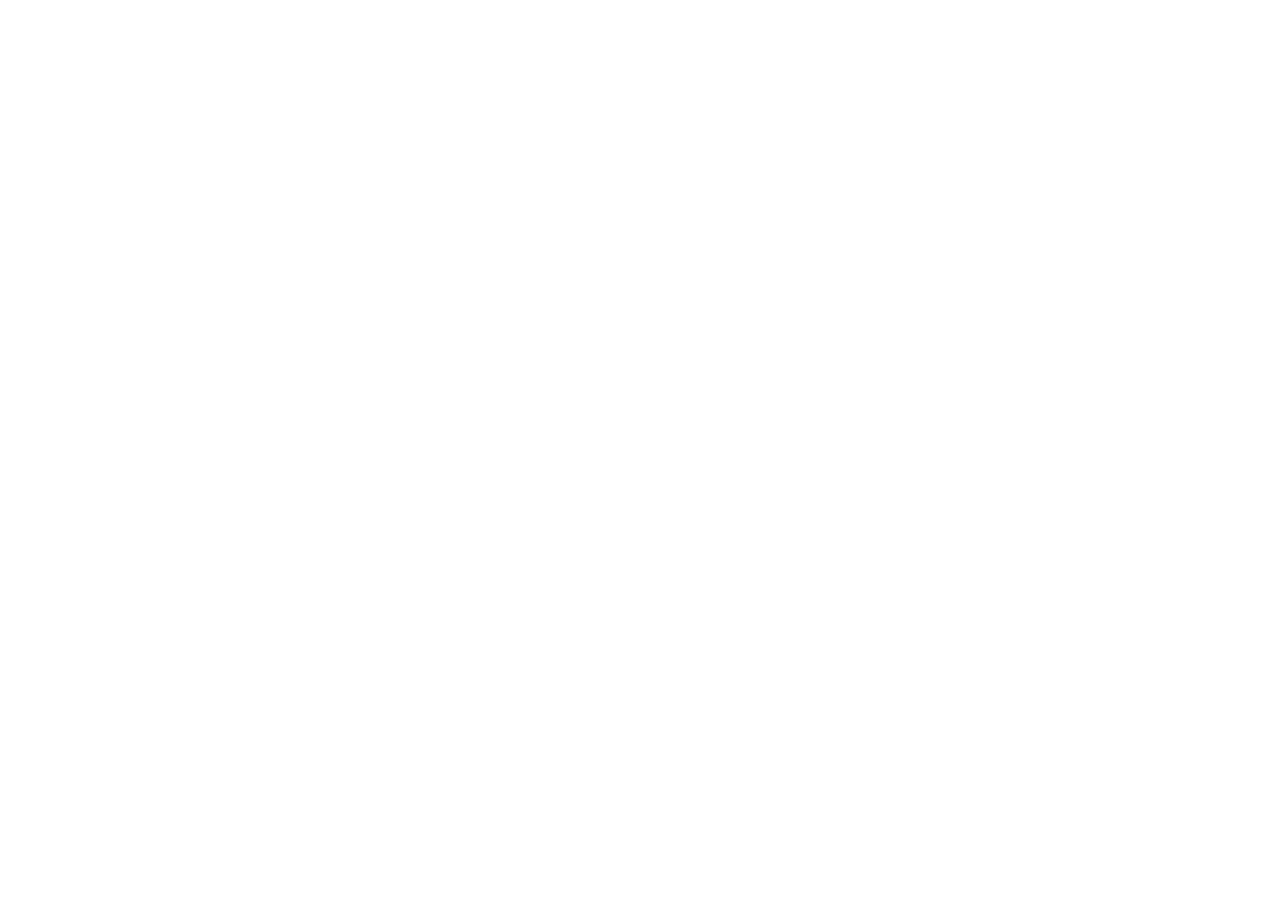
==== index.html @ 56d19405 "修改的" ====
<!DOCTYPE html>
<html lang="en">
<head>
    <meta charset="UTF-8">
    <meta http-equiv="X-UA-Compatible" content="IE=edge">
    <meta name="viewport" content="width=device-width, initial-scale=1.0">
    <title></title>
    
</head>
<body>
    
</body>
</html>
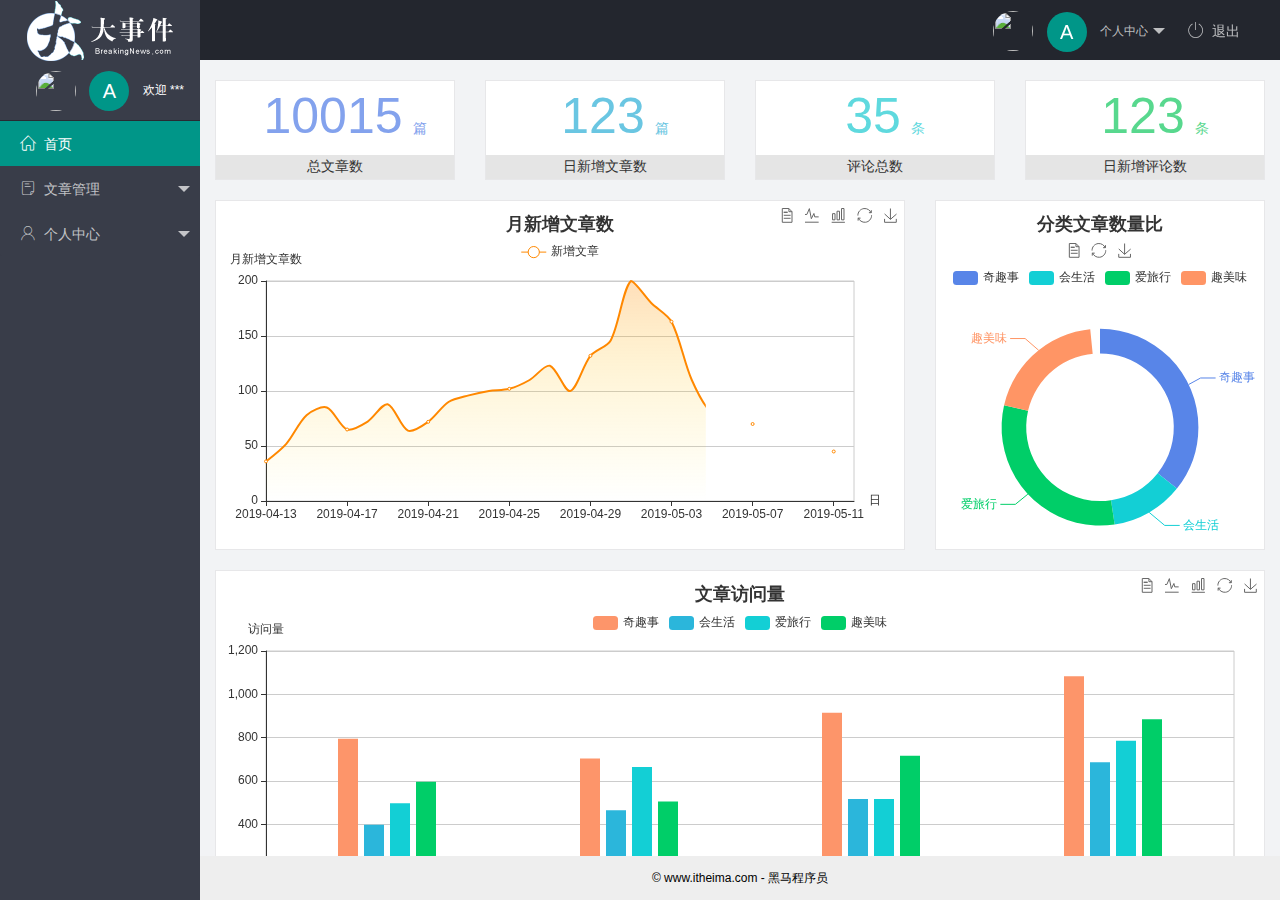
==== commit 8f0732b9: "完成了主页功能的开发" ====
--- a/index.html
+++ b/index.html
@@ -4,10 +4,83 @@
     <meta charset="UTF-8">
     <meta http-equiv="X-UA-Compatible" content="IE=edge">
     <meta name="viewport" content="width=device-width, initial-scale=1.0">
-    <title></title>
-    
+    <title>后台主页</title>
+    <link rel="stylesheet" href="./assets/lib/layui/css/layui.css">
+    <link rel="stylesheet" href="./assets/fonts/iconfont.css">
+    <link rel="stylesheet" href="./assets/css/index.css">
 </head>
 <body>
-    
+    <div class="layui-layout layui-layout-admin">
+      <div class="layui-header">
+        <div class="layui-logo layui-hide-xs layui-bg-black">
+          <img src="./assets/images/logo.png" alt="">
+        </div>
+        <!-- 头部区域 -->
+        <ul class="layui-nav layui-layout-right">
+          <li class="layui-nav-item">
+            <a href="javascript:;" class="userinfo">
+              <img src="//tva1.sinaimg.cn/crop.0.0.118.118.180/5db11ff4gw1e77d3nqrv8j203b03cweg.jpg" class="layui-nav-img">
+              <span class="text-avatar">A</span>
+              个人中心
+            </a>
+            <dl class="layui-nav-child">
+              <dd><a href="">基本资料</a></dd>
+              <dd><a href="">更换头像</a></dd>
+              <dd><a href="">重置密码</a></dd>
+            </dl>
+          </li>
+          <li class="layui-nav-item">
+            <a href="javascript:;" id="btnLogout"><span class="iconfont icon-tuichu"></span>退出</a>
+          </li>
+        </ul>
+      </div>
+      
+      <div class="layui-side layui-bg-black">
+        <div class="layui-side-scroll">
+          <div class="userinfo">
+            <img src="//tva1.sinaimg.cn/crop.0.0.118.118.180/5db11ff4gw1e77d3nqrv8j203b03cweg.jpg" class="layui-nav-img">
+            <span class="text-avatar">A</span>
+            <span id="welcome">欢迎 ***</span>
+          </div>
+          <!-- 左侧导航区域（可配合layui已有的垂直导航） -->
+          <ul class="layui-nav layui-nav-tree"  lay-shrink="all">
+            <li class="layui-nav-item layui-this">
+              <a href="./home/dashboard.html" target="fm"><span class="iconfont icon-home"></span>首页</a></li>
+            <!-- layui-nav-itemed 默认展开-->
+            <li class="layui-nav-item">
+              <a class="" href="javascript:;"><span class="iconfont icon-16"></span>文章管理</a>
+              <dl class="layui-nav-child">
+                <dd><a href="javascript:;"><i class="layui-icon layui-icon-app"></i>文章类别</a></dd>
+                <dd><a href="javascript:;"><i class="layui-icon layui-icon-app"></i>文章列表</a></dd>
+                <dd><a href="javascript:;"><i class="layui-icon layui-icon-app"></i>发布文章</a></dd>
+              </dl>
+            </li>
+            <li class="layui-nav-item">
+              <a href="javascript:;"><span class="iconfont icon-user"></span>个人中心</a>
+              <dl class="layui-nav-child">
+                <dd><a href="javascript:;"><i class="layui-icon layui-icon-app"></i>资本资料</a></dd>
+                <dd><a href="javascript:;"><i class="layui-icon layui-icon-app"></i>更换头像</a></dd>
+                <dd><a href="javascript:;"><i class="layui-icon layui-icon-app"></i>重置密码</a></dd>
+              </dl>
+            </li>
+          </ul>
+        </div>
+      </div>
+      
+      <div class="layui-body">
+        <!-- 内容主体区域 -->
+        <iframe name="fm" src="./home/dashboard.html" frameborder="0"></iframe>
+      </div>
+      
+      <div class="layui-footer">
+        <!-- 底部固定区域 -->
+        © www.itheima.com - 黑马程序员
+      </div>
+    </div>
+    <!-- 导入layui.js -->
+    <script src="./assets/lib/layui/layui.all.js"></script>
+    <script src="./assets/lib/jquery.js"></script>
+    <script src="./assets/js/baseAPI.js"></script>
+    <script src="./assets/js/index.js"></script>
 </body>
 </html>--- a/assets/lib/layui/css/layui.css
+++ b/assets/lib/layui/css/layui.css
@@ -0,0 +1,2 @@
+/** layui-v2.5.5 MIT License By https://www.layui.com */
+ .layui-inline,img{display:inline-block;vertical-align:middle}h1,h2,h3,h4,h5,h6{font-weight:400}.layui-edge,.layui-header,.layui-inline,.layui-main{position:relative}.layui-body,.layui-edge,.layui-elip{overflow:hidden}.layui-btn,.layui-edge,.layui-inline,img{vertical-align:middle}.layui-btn,.layui-disabled,.layui-icon,.layui-unselect{-moz-user-select:none;-webkit-user-select:none;-ms-user-select:none}.layui-elip,.layui-form-checkbox span,.layui-form-pane .layui-form-label{text-overflow:ellipsis;white-space:nowrap}.layui-breadcrumb,.layui-tree-btnGroup{visibility:hidden}blockquote,body,button,dd,div,dl,dt,form,h1,h2,h3,h4,h5,h6,input,li,ol,p,pre,td,textarea,th,ul{margin:0;padding:0;-webkit-tap-highlight-color:rgba(0,0,0,0)}a:active,a:hover{outline:0}img{border:none}li{list-style:none}table{border-collapse:collapse;border-spacing:0}h4,h5,h6{font-size:100%}button,input,optgroup,option,select,textarea{font-family:inherit;font-size:inherit;font-style:inherit;font-weight:inherit;outline:0}pre{white-space:pre-wrap;white-space:-moz-pre-wrap;white-space:-pre-wrap;white-space:-o-pre-wrap;word-wrap:break-word}body{line-height:24px;font:14px Helvetica Neue,Helvetica,PingFang SC,Tahoma,Arial,sans-serif}hr{height:1px;margin:10px 0;border:0;clear:both}a{color:#333;text-decoration:none}a:hover{color:#777}a cite{font-style:normal;*cursor:pointer}.layui-border-box,.layui-border-box *{box-sizing:border-box}.layui-box,.layui-box *{box-sizing:content-box}.layui-clear{clear:both;*zoom:1}.layui-clear:after{content:'\20';clear:both;*zoom:1;display:block;height:0}.layui-inline{*display:inline;*zoom:1}.layui-edge{display:inline-block;width:0;height:0;border-width:6px;border-style:dashed;border-color:transparent}.layui-edge-top{top:-4px;border-bottom-color:#999;border-bottom-style:solid}.layui-edge-right{border-left-color:#999;border-left-style:solid}.layui-edge-bottom{top:2px;border-top-color:#999;border-top-style:solid}.layui-edge-left{border-right-color:#999;border-right-style:solid}.layui-disabled,.layui-disabled:hover{color:#d2d2d2!important;cursor:not-allowed!important}.layui-circle{border-radius:100%}.layui-show{display:block!important}.layui-hide{display:none!important}@font-face{font-family:layui-icon;src:url(../font/iconfont.eot?v=250);src:url(../font/iconfont.eot?v=250#iefix) format('embedded-opentype'),url(../font/iconfont.woff2?v=250) format('woff2'),url(../font/iconfont.woff?v=250) format('woff'),url(../font/iconfont.ttf?v=250) format('truetype'),url(../font/iconfont.svg?v=250#layui-icon) format('svg')}.layui-icon{font-family:layui-icon!important;font-size:16px;font-style:normal;-webkit-font-smoothing:antialiased;-moz-osx-font-smoothing:grayscale}.layui-icon-reply-fill:before{content:"\e611"}.layui-icon-set-fill:before{content:"\e614"}.layui-icon-menu-fill:before{content:"\e60f"}.layui-icon-search:before{content:"\e615"}.layui-icon-share:before{content:"\e641"}.layui-icon-set-sm:before{content:"\e620"}.layui-icon-engine:before{content:"\e628"}.layui-icon-close:before{content:"\1006"}.layui-icon-close-fill:before{content:"\1007"}.layui-icon-chart-screen:before{content:"\e629"}.layui-icon-star:before{content:"\e600"}.layui-icon-circle-dot:before{content:"\e617"}.layui-icon-chat:before{content:"\e606"}.layui-icon-release:before{content:"\e609"}.layui-icon-list:before{content:"\e60a"}.layui-icon-chart:before{content:"\e62c"}.layui-icon-ok-circle:before{content:"\1005"}.layui-icon-layim-theme:before{content:"\e61b"}.layui-icon-table:before{content:"\e62d"}.layui-icon-right:before{content:"\e602"}.layui-icon-left:before{content:"\e603"}.layui-icon-cart-simple:before{content:"\e698"}.layui-icon-face-cry:before{content:"\e69c"}.layui-icon-face-smile:before{content:"\e6af"}.layui-icon-survey:before{content:"\e6b2"}.layui-icon-tree:before{content:"\e62e"}.layui-icon-upload-circle:before{content:"\e62f"}.layui-icon-add-circle:before{content:"\e61f"}.layui-icon-download-circle:before{content:"\e601"}.layui-icon-templeate-1:before{content:"\e630"}.layui-icon-util:before{content:"\e631"}.layui-icon-face-surprised:before{content:"\e664"}.layui-icon-edit:before{content:"\e642"}.layui-icon-speaker:before{content:"\e645"}.layui-icon-down:before{content:"\e61a"}.layui-icon-file:before{content:"\e621"}.layui-icon-layouts:before{content:"\e632"}.layui-icon-rate-half:before{content:"\e6c9"}.layui-icon-add-circle-fine:before{content:"\e608"}.layui-icon-prev-circle:before{content:"\e633"}.layui-icon-read:before{content:"\e705"}.layui-icon-404:before{content:"\e61c"}.layui-icon-carousel:before{content:"\e634"}.layui-icon-help:before{content:"\e607"}.layui-icon-code-circle:before{content:"\e635"}.layui-icon-water:before{content:"\e636"}.layui-icon-username:before{content:"\e66f"}.layui-icon-find-fill:before{content:"\e670"}.layui-icon-about:before{content:"\e60b"}.layui-icon-location:before{content:"\e715"}.layui-icon-up:before{content:"\e619"}.layui-icon-pause:before{content:"\e651"}.layui-icon-date:before{content:"\e637"}.layui-icon-layim-uploadfile:before{content:"\e61d"}.layui-icon-delete:before{content:"\e640"}.layui-icon-play:before{content:"\e652"}.layui-icon-top:before{content:"\e604"}.layui-icon-friends:before{content:"\e612"}.layui-icon-refresh-3:before{content:"\e9aa"}.layui-icon-ok:before{content:"\e605"}.layui-icon-layer:before{content:"\e638"}.layui-icon-face-smile-fine:before{content:"\e60c"}.layui-icon-dollar:before{content:"\e659"}.layui-icon-group:before{content:"\e613"}.layui-icon-layim-download:before{content:"\e61e"}.layui-icon-picture-fine:before{content:"\e60d"}.layui-icon-link:before{content:"\e64c"}.layui-icon-diamond:before{content:"\e735"}.layui-icon-log:before{content:"\e60e"}.layui-icon-rate-solid:before{content:"\e67a"}.layui-icon-fonts-del:before{content:"\e64f"}.layui-icon-unlink:before{content:"\e64d"}.layui-icon-fonts-clear:before{content:"\e639"}.layui-icon-triangle-r:before{content:"\e623"}.layui-icon-circle:before{content:"\e63f"}.layui-icon-radio:before{content:"\e643"}.layui-icon-align-center:before{content:"\e647"}.layui-icon-align-right:before{content:"\e648"}.layui-icon-align-left:before{content:"\e649"}.layui-icon-loading-1:before{content:"\e63e"}.layui-icon-return:before{content:"\e65c"}.layui-icon-fonts-strong:before{content:"\e62b"}.layui-icon-upload:before{content:"\e67c"}.layui-icon-dialogue:before{content:"\e63a"}.layui-icon-video:before{content:"\e6ed"}.layui-icon-headset:before{content:"\e6fc"}.layui-icon-cellphone-fine:before{content:"\e63b"}.layui-icon-add-1:before{content:"\e654"}.layui-icon-face-smile-b:before{content:"\e650"}.layui-icon-fonts-html:before{content:"\e64b"}.layui-icon-form:before{content:"\e63c"}.layui-icon-cart:before{content:"\e657"}.layui-icon-camera-fill:before{content:"\e65d"}.layui-icon-tabs:before{content:"\e62a"}.layui-icon-fonts-code:before{content:"\e64e"}.layui-icon-fire:before{content:"\e756"}.layui-icon-set:before{content:"\e716"}.layui-icon-fonts-u:before{content:"\e646"}.layui-icon-triangle-d:before{content:"\e625"}.layui-icon-tips:before{content:"\e702"}.layui-icon-picture:before{content:"\e64a"}.layui-icon-more-vertical:before{content:"\e671"}.layui-icon-flag:before{content:"\e66c"}.layui-icon-loading:before{content:"\e63d"}.layui-icon-fonts-i:before{content:"\e644"}.layui-icon-refresh-1:before{content:"\e666"}.layui-icon-rmb:before{content:"\e65e"}.layui-icon-home:before{content:"\e68e"}.layui-icon-user:before{content:"\e770"}.layui-icon-notice:before{content:"\e667"}.layui-icon-login-weibo:before{content:"\e675"}.layui-icon-voice:before{content:"\e688"}.layui-icon-upload-drag:before{content:"\e681"}.layui-icon-login-qq:before{content:"\e676"}.layui-icon-snowflake:before{content:"\e6b1"}.layui-icon-file-b:before{content:"\e655"}.layui-icon-template:before{content:"\e663"}.layui-icon-auz:before{content:"\e672"}.layui-icon-console:before{content:"\e665"}.layui-icon-app:before{content:"\e653"}.layui-icon-prev:before{content:"\e65a"}.layui-icon-website:before{content:"\e7ae"}.layui-icon-next:before{content:"\e65b"}.layui-icon-component:before{content:"\e857"}.layui-icon-more:before{content:"\e65f"}.layui-icon-login-wechat:before{content:"\e677"}.layui-icon-shrink-right:before{content:"\e668"}.layui-icon-spread-left:before{content:"\e66b"}.layui-icon-camera:before{content:"\e660"}.layui-icon-note:before{content:"\e66e"}.layui-icon-refresh:before{content:"\e669"}.layui-icon-female:before{content:"\e661"}.layui-icon-male:before{content:"\e662"}.layui-icon-password:before{content:"\e673"}.layui-icon-senior:before{content:"\e674"}.layui-icon-theme:before{content:"\e66a"}.layui-icon-tread:before{content:"\e6c5"}.layui-icon-praise:before{content:"\e6c6"}.layui-icon-star-fill:before{content:"\e658"}.layui-icon-rate:before{content:"\e67b"}.layui-icon-template-1:before{content:"\e656"}.layui-icon-vercode:before{content:"\e679"}.layui-icon-cellphone:before{content:"\e678"}.layui-icon-screen-full:before{content:"\e622"}.layui-icon-screen-restore:before{content:"\e758"}.layui-icon-cols:before{content:"\e610"}.layui-icon-export:before{content:"\e67d"}.layui-icon-print:before{content:"\e66d"}.layui-icon-slider:before{content:"\e714"}.layui-icon-addition:before{content:"\e624"}.layui-icon-subtraction:before{content:"\e67e"}.layui-icon-service:before{content:"\e626"}.layui-icon-transfer:before{content:"\e691"}.layui-main{width:1140px;margin:0 auto}.layui-header{z-index:1000;height:60px}.layui-header a:hover{transition:all .5s;-webkit-transition:all .5s}.layui-side{position:fixed;left:0;top:0;bottom:0;z-index:999;width:200px;overflow-x:hidden}.layui-side-scroll{position:relative;width:220px;height:100%;overflow-x:hidden}.layui-body{position:absolute;left:200px;right:0;top:0;bottom:0;z-index:998;width:auto;overflow-y:auto;box-sizing:border-box}.layui-layout-body{overflow:hidden}.layui-layout-admin .layui-header{background-color:#23262E}.layui-layout-admin .layui-side{top:60px;width:200px;overflow-x:hidden}.layui-layout-admin .layui-body{position:fixed;top:60px;bottom:44px}.layui-layout-admin .layui-main{width:auto;margin:0 15px}.layui-layout-admin .layui-footer{position:fixed;left:200px;right:0;bottom:0;height:44px;line-height:44px;padding:0 15px;background-color:#eee}.layui-layout-admin .layui-logo{position:absolute;left:0;top:0;width:200px;height:100%;line-height:60px;text-align:center;color:#009688;font-size:16px}.layui-layout-admin .layui-header .layui-nav{background:0 0}.layui-layout-left{position:absolute!important;left:200px;top:0}.layui-layout-right{position:absolute!important;right:0;top:0}.layui-container{position:relative;margin:0 auto;padding:0 15px;box-sizing:border-box}.layui-fluid{position:relative;margin:0 auto;padding:0 15px}.layui-row:after,.layui-row:before{content:'';display:block;clear:both}.layui-col-lg1,.layui-col-lg10,.layui-col-lg11,.layui-col-lg12,.layui-col-lg2,.layui-col-lg3,.layui-col-lg4,.layui-col-lg5,.layui-col-lg6,.layui-col-lg7,.layui-col-lg8,.layui-col-lg9,.layui-col-md1,.layui-col-md10,.layui-col-md11,.layui-col-md12,.layui-col-md2,.layui-col-md3,.layui-col-md4,.layui-col-md5,.layui-col-md6,.layui-col-md7,.layui-col-md8,.layui-col-md9,.layui-col-sm1,.layui-col-sm10,.layui-col-sm11,.layui-col-sm12,.layui-col-sm2,.layui-col-sm3,.layui-col-sm4,.layui-col-sm5,.layui-col-sm6,.layui-col-sm7,.layui-col-sm8,.layui-col-sm9,.layui-col-xs1,.layui-col-xs10,.layui-col-xs11,.layui-col-xs12,.layui-col-xs2,.layui-col-xs3,.layui-col-xs4,.layui-col-xs5,.layui-col-xs6,.layui-col-xs7,.layui-col-xs8,.layui-col-xs9{position:relative;display:block;box-sizing:border-box}.layui-col-xs1,.layui-col-xs10,.layui-col-xs11,.layui-col-xs12,.layui-col-xs2,.layui-col-xs3,.layui-col-xs4,.layui-col-xs5,.layui-col-xs6,.layui-col-xs7,.layui-col-xs8,.layui-col-xs9{float:left}.layui-col-xs1{width:8.33333333%}.layui-col-xs2{width:16.66666667%}.layui-col-xs3{width:25%}.layui-col-xs4{width:33.33333333%}.layui-col-xs5{width:41.66666667%}.layui-col-xs6{width:50%}.layui-col-xs7{width:58.33333333%}.layui-col-xs8{width:66.66666667%}.layui-col-xs9{width:75%}.layui-col-xs10{width:83.33333333%}.layui-col-xs11{width:91.66666667%}.layui-col-xs12{width:100%}.layui-col-xs-offset1{margin-left:8.33333333%}.layui-col-xs-offset2{margin-left:16.66666667%}.layui-col-xs-offset3{margin-left:25%}.layui-col-xs-offset4{margin-left:33.33333333%}.layui-col-xs-offset5{margin-left:41.66666667%}.layui-col-xs-offset6{margin-left:50%}.layui-col-xs-offset7{margin-left:58.33333333%}.layui-col-xs-offset8{margin-left:66.66666667%}.layui-col-xs-offset9{margin-left:75%}.layui-col-xs-offset10{margin-left:83.33333333%}.layui-col-xs-offset11{margin-left:91.66666667%}.layui-col-xs-offset12{margin-left:100%}@media screen and (max-width:768px){.layui-hide-xs{display:none!important}.layui-show-xs-block{display:block!important}.layui-show-xs-inline{display:inline!important}.layui-show-xs-inline-block{display:inline-block!important}}@media screen and (min-width:768px){.layui-container{width:750px}.layui-hide-sm{display:none!important}.layui-show-sm-block{display:block!important}.layui-show-sm-inline{display:inline!important}.layui-show-sm-inline-block{display:inline-block!important}.layui-col-sm1,.layui-col-sm10,.layui-col-sm11,.layui-col-sm12,.layui-col-sm2,.layui-col-sm3,.layui-col-sm4,.layui-col-sm5,.layui-col-sm6,.layui-col-sm7,.layui-col-sm8,.layui-col-sm9{float:left}.layui-col-sm1{width:8.33333333%}.layui-col-sm2{width:16.66666667%}.layui-col-sm3{width:25%}.layui-col-sm4{width:33.33333333%}.layui-col-sm5{width:41.66666667%}.layui-col-sm6{width:50%}.layui-col-sm7{width:58.33333333%}.layui-col-sm8{width:66.66666667%}.layui-col-sm9{width:75%}.layui-col-sm10{width:83.33333333%}.layui-col-sm11{width:91.66666667%}.layui-col-sm12{width:100%}.layui-col-sm-offset1{margin-left:8.33333333%}.layui-col-sm-offset2{margin-left:16.66666667%}.layui-col-sm-offset3{margin-left:25%}.layui-col-sm-offset4{margin-left:33.33333333%}.layui-col-sm-offset5{margin-left:41.66666667%}.layui-col-sm-offset6{margin-left:50%}.layui-col-sm-offset7{margin-left:58.33333333%}.layui-col-sm-offset8{margin-left:66.66666667%}.layui-col-sm-offset9{margin-left:75%}.layui-col-sm-offset10{margin-left:83.33333333%}.layui-col-sm-offset11{margin-left:91.66666667%}.layui-col-sm-offset12{margin-left:100%}}@media screen and (min-width:992px){.layui-container{width:970px}.layui-hide-md{display:none!important}.layui-show-md-block{display:block!important}.layui-show-md-inline{display:inline!important}.layui-show-md-inline-block{display:inline-block!important}.layui-col-md1,.layui-col-md10,.layui-col-md11,.layui-col-md12,.layui-col-md2,.layui-col-md3,.layui-col-md4,.layui-col-md5,.layui-col-md6,.layui-col-md7,.layui-col-md8,.layui-col-md9{float:left}.layui-col-md1{width:8.33333333%}.layui-col-md2{width:16.66666667%}.layui-col-md3{width:25%}.layui-col-md4{width:33.33333333%}.layui-col-md5{width:41.66666667%}.layui-col-md6{width:50%}.layui-col-md7{width:58.33333333%}.layui-col-md8{width:66.66666667%}.layui-col-md9{width:75%}.layui-col-md10{width:83.33333333%}.layui-col-md11{width:91.66666667%}.layui-col-md12{width:100%}.layui-col-md-offset1{margin-left:8.33333333%}.layui-col-md-offset2{margin-left:16.66666667%}.layui-col-md-offset3{margin-left:25%}.layui-col-md-offset4{margin-left:33.33333333%}.layui-col-md-offset5{margin-left:41.66666667%}.layui-col-md-offset6{margin-left:50%}.layui-col-md-offset7{margin-left:58.33333333%}.layui-col-md-offset8{margin-left:66.66666667%}.layui-col-md-offset9{margin-left:75%}.layui-col-md-offset10{margin-left:83.33333333%}.layui-col-md-offset11{margin-left:91.66666667%}.layui-col-md-offset12{margin-left:100%}}@media screen and (min-width:1200px){.layui-container{width:1170px}.layui-hide-lg{display:none!important}.layui-show-lg-block{display:block!important}.layui-show-lg-inline{display:inline!important}.layui-show-lg-inline-block{display:inline-block!important}.layui-col-lg1,.layui-col-lg10,.layui-col-lg11,.layui-col-lg12,.layui-col-lg2,.layui-col-lg3,.layui-col-lg4,.layui-col-lg5,.layui-col-lg6,.layui-col-lg7,.layui-col-lg8,.layui-col-lg9{float:left}.layui-col-lg1{width:8.33333333%}.layui-col-lg2{width:16.66666667%}.layui-col-lg3{width:25%}.layui-col-lg4{width:33.33333333%}.layui-col-lg5{width:41.66666667%}.layui-col-lg6{width:50%}.layui-col-lg7{width:58.33333333%}.layui-col-lg8{width:66.66666667%}.layui-col-lg9{width:75%}.layui-col-lg10{width:83.33333333%}.layui-col-lg11{width:91.66666667%}.layui-col-lg12{width:100%}.layui-col-lg-offset1{margin-left:8.33333333%}.layui-col-lg-offset2{margin-left:16.66666667%}.layui-col-lg-offset3{margin-left:25%}.layui-col-lg-offset4{margin-left:33.33333333%}.layui-col-lg-offset5{margin-left:41.66666667%}.layui-col-lg-offset6{margin-left:50%}.layui-col-lg-offset7{margin-left:58.33333333%}.layui-col-lg-offset8{margin-left:66.66666667%}.layui-col-lg-offset9{margin-left:75%}.layui-col-lg-offset10{margin-left:83.33333333%}.layui-col-lg-offset11{margin-left:91.66666667%}.layui-col-lg-offset12{margin-left:100%}}.layui-col-space1{margin:-.5px}.layui-col-space1>*{padding:.5px}.layui-col-space3{margin:-1.5px}.layui-col-space3>*{padding:1.5px}.layui-col-space5{margin:-2.5px}.layui-col-space5>*{padding:2.5px}.layui-col-space8{margin:-3.5px}.layui-col-space8>*{padding:3.5px}.layui-col-space10{margin:-5px}.layui-col-space10>*{padding:5px}.layui-col-space12{margin:-6px}.layui-col-space12>*{padding:6px}.layui-col-space15{margin:-7.5px}.layui-col-space15>*{padding:7.5px}.layui-col-space18{margin:-9px}.layui-col-space18>*{padding:9px}.layui-col-space20{margin:-10px}.layui-col-space20>*{padding:10px}.layui-col-space22{margin:-11px}.layui-col-space22>*{padding:11px}.layui-col-space25{margin:-12.5px}.layui-col-space25>*{padding:12.5px}.layui-col-space30{margin:-15px}.layui-col-space30>*{padding:15px}.layui-btn,.layui-input,.layui-select,.layui-textarea,.layui-upload-button{outline:0;-webkit-appearance:none;transition:all .3s;-webkit-transition:all .3s;box-sizing:border-box}.layui-elem-quote{margin-bottom:10px;padding:15px;line-height:22px;border-left:5px solid #009688;border-radius:0 2px 2px 0;background-color:#f2f2f2}.layui-quote-nm{border-style:solid;border-width:1px 1px 1px 5px;background:0 0}.layui-elem-field{margin-bottom:10px;padding:0;border-width:1px;border-style:solid}.layui-elem-field legend{margin-left:20px;padding:0 10px;font-size:20px;font-weight:300}.layui-field-title{margin:10px 0 20px;border-width:1px 0 0}.layui-field-box{padding:10px 15px}.layui-field-title .layui-field-box{padding:10px 0}.layui-progress{position:relative;height:6px;border-radius:20px;background-color:#e2e2e2}.layui-progress-bar{position:absolute;left:0;top:0;width:0;max-width:100%;height:6px;border-radius:20px;text-align:right;background-color:#5FB878;transition:all .3s;-webkit-transition:all .3s}.layui-progress-big,.layui-progress-big .layui-progress-bar{height:18px;line-height:18px}.layui-progress-text{position:relative;top:-20px;line-height:18px;font-size:12px;color:#666}.layui-progress-big .layui-progress-text{position:static;padding:0 10px;color:#fff}.layui-collapse{border-width:1px;border-style:solid;border-radius:2px}.layui-colla-content,.layui-colla-item{border-top-width:1px;border-top-style:solid}.layui-colla-item:first-child{border-top:none}.layui-colla-title{position:relative;height:42px;line-height:42px;padding:0 15px 0 35px;color:#333;background-color:#f2f2f2;cursor:pointer;font-size:14px;overflow:hidden}.layui-colla-content{display:none;padding:10px 15px;line-height:22px;color:#666}.layui-colla-icon{position:absolute;left:15px;top:0;font-size:14px}.layui-card{margin-bottom:15px;border-radius:2px;background-color:#fff;box-shadow:0 1px 2px 0 rgba(0,0,0,.05)}.layui-card:last-child{margin-bottom:0}.layui-card-header{position:relative;height:42px;line-height:42px;padding:0 15px;border-bottom:1px solid #f6f6f6;color:#333;border-radius:2px 2px 0 0;font-size:14px}.layui-bg-black,.layui-bg-blue,.layui-bg-cyan,.layui-bg-green,.layui-bg-orange,.layui-bg-red{color:#fff!important}.layui-card-body{position:relative;padding:10px 15px;line-height:24px}.layui-card-body[pad15]{padding:15px}.layui-card-body[pad20]{padding:20px}.layui-card-body .layui-table{margin:5px 0}.layui-card .layui-tab{margin:0}.layui-panel-window{position:relative;padding:15px;border-radius:0;border-top:5px solid #E6E6E6;background-color:#fff}.layui-auxiliar-moving{position:fixed;left:0;right:0;top:0;bottom:0;width:100%;height:100%;background:0 0;z-index:9999999999}.layui-form-label,.layui-form-mid,.layui-form-select,.layui-input-block,.layui-input-inline,.layui-textarea{position:relative}.layui-bg-red{background-color:#FF5722!important}.layui-bg-orange{background-color:#FFB800!important}.layui-bg-green{background-color:#009688!important}.layui-bg-cyan{background-color:#2F4056!important}.layui-bg-blue{background-color:#1E9FFF!important}.layui-bg-black{background-color:#393D49!important}.layui-bg-gray{background-color:#eee!important;color:#666!important}.layui-badge-rim,.layui-colla-content,.layui-colla-item,.layui-collapse,.layui-elem-field,.layui-form-pane .layui-form-item[pane],.layui-form-pane .layui-form-label,.layui-input,.layui-layedit,.layui-layedit-tool,.layui-quote-nm,.layui-select,.layui-tab-bar,.layui-tab-card,.layui-tab-title,.layui-tab-title .layui-this:after,.layui-textarea{border-color:#e6e6e6}.layui-timeline-item:before,hr{background-color:#e6e6e6}.layui-text{line-height:22px;font-size:14px;color:#666}.layui-text h1,.layui-text h2,.layui-text h3{font-weight:500;color:#333}.layui-text h1{font-size:30px}.layui-text h2{font-size:24px}.layui-text h3{font-size:18px}.layui-text a:not(.layui-btn){color:#01AAED}.layui-text a:not(.layui-btn):hover{text-decoration:underline}.layui-text ul{padding:5px 0 5px 15px}.layui-text ul li{margin-top:5px;list-style-type:disc}.layui-text em,.layui-word-aux{color:#999!important;padding:0 5px!important}.layui-btn{display:inline-block;height:38px;line-height:38px;padding:0 18px;background-color:#009688;color:#fff;white-space:nowrap;text-align:center;font-size:14px;border:none;border-radius:2px;cursor:pointer}.layui-btn:hover{opacity:.8;filter:alpha(opacity=80);color:#fff}.layui-btn:active{opacity:1;filter:alpha(opacity=100)}.layui-btn+.layui-btn{margin-left:10px}.layui-btn-container{font-size:0}.layui-btn-container .layui-btn{margin-right:10px;margin-bottom:10px}.layui-btn-container .layui-btn+.layui-btn{margin-left:0}.layui-table .layui-btn-container .layui-btn{margin-bottom:9px}.layui-btn-radius{border-radius:100px}.layui-btn .layui-icon{margin-right:3px;font-size:18px;vertical-align:bottom;vertical-align:middle\9}.layui-btn-primary{border:1px solid #C9C9C9;background-color:#fff;color:#555}.layui-btn-primary:hover{border-color:#009688;color:#333}.layui-btn-normal{background-color:#1E9FFF}.layui-btn-warm{background-color:#FFB800}.layui-btn-danger{background-color:#FF5722}.layui-btn-checked{background-color:#5FB878}.layui-btn-disabled,.layui-btn-disabled:active,.layui-btn-disabled:hover{border:1px solid #e6e6e6;background-color:#FBFBFB;color:#C9C9C9;cursor:not-allowed;opacity:1}.layui-btn-lg{height:44px;line-height:44px;padding:0 25px;font-size:16px}.layui-btn-sm{height:30px;line-height:30px;padding:0 10px;font-size:12px}.layui-btn-sm i{font-size:16px!important}.layui-btn-xs{height:22px;line-height:22px;padding:0 5px;font-size:12px}.layui-btn-xs i{font-size:14px!important}.layui-btn-group{display:inline-block;vertical-align:middle;font-size:0}.layui-btn-group .layui-btn{margin-left:0!important;margin-right:0!important;border-left:1px solid rgba(255,255,255,.5);border-radius:0}.layui-btn-group .layui-btn-primary{border-left:none}.layui-btn-group .layui-btn-primary:hover{border-color:#C9C9C9;color:#009688}.layui-btn-group .layui-btn:first-child{border-left:none;border-radius:2px 0 0 2px}.layui-btn-group .layui-btn-primary:first-child{border-left:1px solid #c9c9c9}.layui-btn-group .layui-btn:last-child{border-radius:0 2px 2px 0}.layui-btn-group .layui-btn+.layui-btn{margin-left:0}.layui-btn-group+.layui-btn-group{margin-left:10px}.layui-btn-fluid{width:100%}.layui-input,.layui-select,.layui-textarea{height:38px;line-height:1.3;line-height:38px\9;border-width:1px;border-style:solid;background-color:#fff;border-radius:2px}.layui-input::-webkit-input-placeholder,.layui-select::-webkit-input-placeholder,.layui-textarea::-webkit-input-placeholder{line-height:1.3}.layui-input,.layui-textarea{display:block;width:100%;padding-left:10px}.layui-input:hover,.layui-textarea:hover{border-color:#D2D2D2!important}.layui-input:focus,.layui-textarea:focus{border-color:#C9C9C9!important}.layui-textarea{min-height:100px;height:auto;line-height:20px;padding:6px 10px;resize:vertical}.layui-select{padding:0 10px}.layui-form input[type=checkbox],.layui-form input[type=radio],.layui-form select{display:none}.layui-form [lay-ignore]{display:initial}.layui-form-item{margin-bottom:15px;clear:both;*zoom:1}.layui-form-item:after{content:'\20';clear:both;*zoom:1;display:block;height:0}.layui-form-label{float:left;display:block;padding:9px 15px;width:80px;font-weight:400;line-height:20px;text-align:right}.layui-form-label-col{display:block;float:none;padding:9px 0;line-height:20px;text-align:left}.layui-form-item .layui-inline{margin-bottom:5px;margin-right:10px}.layui-input-block{margin-left:110px;min-height:36px}.layui-input-inline{display:inline-block;vertical-align:middle}.layui-form-item .layui-input-inline{float:left;width:190px;margin-right:10px}.layui-form-text .layui-input-inline{width:auto}.layui-form-mid{float:left;display:block;padding:9px 0!important;line-height:20px;margin-right:10px}.layui-form-danger+.layui-form-select .layui-input,.layui-form-danger:focus{border-color:#FF5722!important}.layui-form-select .layui-input{padding-right:30px;cursor:pointer}.layui-form-select .layui-edge{position:absolute;right:10px;top:50%;margin-top:-3px;cursor:pointer;border-width:6px;border-top-color:#c2c2c2;border-top-style:solid;transition:all .3s;-webkit-transition:all .3s}.layui-form-select dl{display:none;position:absolute;left:0;top:42px;padding:5px 0;z-index:899;min-width:100%;border:1px solid #d2d2d2;max-height:300px;overflow-y:auto;background-color:#fff;border-radius:2px;box-shadow:0 2px 4px rgba(0,0,0,.12);box-sizing:border-box}.layui-form-select dl dd,.layui-form-select dl dt{padding:0 10px;line-height:36px;white-space:nowrap;overflow:hidden;text-overflow:ellipsis}.layui-form-select dl dt{font-size:12px;color:#999}.layui-form-select dl dd{cursor:pointer}.layui-form-select dl dd:hover{background-color:#f2f2f2;-webkit-transition:.5s all;transition:.5s all}.layui-form-select .layui-select-group dd{padding-left:20px}.layui-form-select dl dd.layui-select-tips{padding-left:10px!important;color:#999}.layui-form-select dl dd.layui-this{background-color:#5FB878;color:#fff}.layui-form-checkbox,.layui-form-select dl dd.layui-disabled{background-color:#fff}.layui-form-selected dl{display:block}.layui-form-checkbox,.layui-form-checkbox *,.layui-form-switch{display:inline-block;vertical-align:middle}.layui-form-selected .layui-edge{margin-top:-9px;-webkit-transform:rotate(180deg);transform:rotate(180deg);margin-top:-3px\9}:root .layui-form-selected .layui-edge{margin-top:-9px\0/IE9}.layui-form-selectup dl{top:auto;bottom:42px}.layui-select-none{margin:5px 0;text-align:center;color:#999}.layui-select-disabled .layui-disabled{border-color:#eee!important}.layui-select-disabled .layui-edge{border-top-color:#d2d2d2}.layui-form-checkbox{position:relative;height:30px;line-height:30px;margin-right:10px;padding-right:30px;cursor:pointer;font-size:0;-webkit-transition:.1s linear;transition:.1s linear;box-sizing:border-box}.layui-form-checkbox span{padding:0 10px;height:100%;font-size:14px;border-radius:2px 0 0 2px;background-color:#d2d2d2;color:#fff;overflow:hidden}.layui-form-checkbox:hover span{background-color:#c2c2c2}.layui-form-checkbox i{position:absolute;right:0;top:0;width:30px;height:28px;border:1px solid #d2d2d2;border-left:none;border-radius:0 2px 2px 0;color:#fff;font-size:20px;text-align:center}.layui-form-checkbox:hover i{border-color:#c2c2c2;color:#c2c2c2}.layui-form-checked,.layui-form-checked:hover{border-color:#5FB878}.layui-form-checked span,.layui-form-checked:hover span{background-color:#5FB878}.layui-form-checked i,.layui-form-checked:hover i{color:#5FB878}.layui-form-item .layui-form-checkbox{margin-top:4px}.layui-form-checkbox[lay-skin=primary]{height:auto!important;line-height:normal!important;min-width:18px;min-height:18px;border:none!important;margin-right:0;padding-left:28px;padding-right:0;background:0 0}.layui-form-checkbox[lay-skin=primary] span{padding-left:0;padding-right:15px;line-height:18px;background:0 0;color:#666}.layui-form-checkbox[lay-skin=primary] i{right:auto;left:0;width:16px;height:16px;line-height:16px;border:1px solid #d2d2d2;font-size:12px;border-radius:2px;background-color:#fff;-webkit-transition:.1s linear;transition:.1s linear}.layui-form-checkbox[lay-skin=primary]:hover i{border-color:#5FB878;color:#fff}.layui-form-checked[lay-skin=primary] i{border-color:#5FB878!important;background-color:#5FB878;color:#fff}.layui-checkbox-disbaled[lay-skin=primary] span{background:0 0!important;color:#c2c2c2}.layui-checkbox-disbaled[lay-skin=primary]:hover i{border-color:#d2d2d2}.layui-form-item .layui-form-checkbox[lay-skin=primary]{margin-top:10px}.layui-form-switch{position:relative;height:22px;line-height:22px;min-width:35px;padding:0 5px;margin-top:8px;border:1px solid #d2d2d2;border-radius:20px;cursor:pointer;background-color:#fff;-webkit-transition:.1s linear;transition:.1s linear}.layui-form-switch i{position:absolute;left:5px;top:3px;width:16px;height:16px;border-radius:20px;background-color:#d2d2d2;-webkit-transition:.1s linear;transition:.1s linear}.layui-form-switch em{position:relative;top:0;width:25px;margin-left:21px;padding:0!important;text-align:center!important;color:#999!important;font-style:normal!important;font-size:12px}.layui-form-onswitch{border-color:#5FB878;background-color:#5FB878}.layui-checkbox-disbaled,.layui-checkbox-disbaled i{border-color:#e2e2e2!important}.layui-form-onswitch i{left:100%;margin-left:-21px;background-color:#fff}.layui-form-onswitch em{margin-left:5px;margin-right:21px;color:#fff!important}.layui-checkbox-disbaled span{background-color:#e2e2e2!important}.layui-checkbox-disbaled:hover i{color:#fff!important}[lay-radio]{display:none}.layui-form-radio,.layui-form-radio *{display:inline-block;vertical-align:middle}.layui-form-radio{line-height:28px;margin:6px 10px 0 0;padding-right:10px;cursor:pointer;font-size:0}.layui-form-radio *{font-size:14px}.layui-form-radio>i{margin-right:8px;font-size:22px;color:#c2c2c2}.layui-form-radio>i:hover,.layui-form-radioed>i{color:#5FB878}.layui-radio-disbaled>i{color:#e2e2e2!important}.layui-form-pane .layui-form-label{width:110px;padding:8px 15px;height:38px;line-height:20px;border-width:1px;border-style:solid;border-radius:2px 0 0 2px;text-align:center;background-color:#FBFBFB;overflow:hidden;box-sizing:border-box}.layui-form-pane .layui-input-inline{margin-left:-1px}.layui-form-pane .layui-input-block{margin-left:110px;left:-1px}.layui-form-pane .layui-input{border-radius:0 2px 2px 0}.layui-form-pane .layui-form-text .layui-form-label{float:none;width:100%;border-radius:2px;box-sizing:border-box;text-align:left}.layui-form-pane .layui-form-text .layui-input-inline{display:block;margin:0;top:-1px;clear:both}.layui-form-pane .layui-form-text .layui-input-block{margin:0;left:0;top:-1px}.layui-form-pane .layui-form-text .layui-textarea{min-height:100px;border-radius:0 0 2px 2px}.layui-form-pane .layui-form-checkbox{margin:4px 0 4px 10px}.layui-form-pane .layui-form-radio,.layui-form-pane .layui-form-switch{margin-top:6px;margin-left:10px}.layui-form-pane .layui-form-item[pane]{position:relative;border-width:1px;border-style:solid}.layui-form-pane .layui-form-item[pane] .layui-form-label{position:absolute;left:0;top:0;height:100%;border-width:0 1px 0 0}.layui-form-pane .layui-form-item[pane] .layui-input-inline{margin-left:110px}@media screen and (max-width:450px){.layui-form-item .layui-form-label{text-overflow:ellipsis;overflow:hidden;white-space:nowrap}.layui-form-item .layui-inline{display:block;margin-right:0;margin-bottom:20px;clear:both}.layui-form-item .layui-inline:after{content:'\20';clear:both;display:block;height:0}.layui-form-item .layui-input-inline{display:block;float:none;left:-3px;width:auto;margin:0 0 10px 112px}.layui-form-item .layui-input-inline+.layui-form-mid{margin-left:110px;top:-5px;padding:0}.layui-form-item .layui-form-checkbox{margin-right:5px;margin-bottom:5px}}.layui-layedit{border-width:1px;border-style:solid;border-radius:2px}.layui-layedit-tool{padding:3px 5px;border-bottom-width:1px;border-bottom-style:solid;font-size:0}.layedit-tool-fixed{position:fixed;top:0;border-top:1px solid #e2e2e2}.layui-layedit-tool .layedit-tool-mid,.layui-layedit-tool .layui-icon{display:inline-block;vertical-align:middle;text-align:center;font-size:14px}.layui-layedit-tool .layui-icon{position:relative;width:32px;height:30px;line-height:30px;margin:3px 5px;color:#777;cursor:pointer;border-radius:2px}.layui-layedit-tool .layui-icon:hover{color:#393D49}.layui-layedit-tool .layui-icon:active{color:#000}.layui-layedit-tool .layedit-tool-active{background-color:#e2e2e2;color:#000}.layui-layedit-tool .layui-disabled,.layui-layedit-tool .layui-disabled:hover{color:#d2d2d2;cursor:not-allowed}.layui-layedit-tool .layedit-tool-mid{width:1px;height:18px;margin:0 10px;background-color:#d2d2d2}.layedit-tool-html{width:50px!important;font-size:30px!important}.layedit-tool-b,.layedit-tool-code,.layedit-tool-help{font-size:16px!important}.layedit-tool-d,.layedit-tool-face,.layedit-tool-image,.layedit-tool-unlink{font-size:18px!important}.layedit-tool-image input{position:absolute;font-size:0;left:0;top:0;width:100%;height:100%;opacity:.01;filter:Alpha(opacity=1);cursor:pointer}.layui-layedit-iframe iframe{display:block;width:100%}#LAY_layedit_code{overflow:hidden}.layui-laypage{display:inline-block;*display:inline;*zoom:1;vertical-align:middle;margin:10px 0;font-size:0}.layui-laypage>a:first-child,.layui-laypage>a:first-child em{border-radius:2px 0 0 2px}.layui-laypage>a:last-child,.layui-laypage>a:last-child em{border-radius:0 2px 2px 0}.layui-laypage>:first-child{margin-left:0!important}.layui-laypage>:last-child{margin-right:0!important}.layui-laypage a,.layui-laypage button,.layui-laypage input,.layui-laypage select,.layui-laypage span{border:1px solid #e2e2e2}.layui-laypage a,.layui-laypage span{display:inline-block;*display:inline;*zoom:1;vertical-align:middle;padding:0 15px;height:28px;line-height:28px;margin:0 -1px 5px 0;background-color:#fff;color:#333;font-size:12px}.layui-flow-more a *,.layui-laypage input,.layui-table-view select[lay-ignore]{display:inline-block}.layui-laypage a:hover{color:#009688}.layui-laypage em{font-style:normal}.layui-laypage .layui-laypage-spr{color:#999;font-weight:700}.layui-laypage a{text-decoration:none}.layui-laypage .layui-laypage-curr{position:relative}.layui-laypage .layui-laypage-curr em{position:relative;color:#fff}.layui-laypage .layui-laypage-curr .layui-laypage-em{position:absolute;left:-1px;top:-1px;padding:1px;width:100%;height:100%;background-color:#009688}.layui-laypage-em{border-radius:2px}.layui-laypage-next em,.layui-laypage-prev em{font-family:Sim sun;font-size:16px}.layui-laypage .layui-laypage-count,.layui-laypage .layui-laypage-limits,.layui-laypage .layui-laypage-refresh,.layui-laypage .layui-laypage-skip{margin-left:10px;margin-right:10px;padding:0;border:none}.layui-laypage .layui-laypage-limits,.layui-laypage .layui-laypage-refresh{vertical-align:top}.layui-laypage .layui-laypage-refresh i{font-size:18px;cursor:pointer}.layui-laypage select{height:22px;padding:3px;border-radius:2px;cursor:pointer}.layui-laypage .layui-laypage-skip{height:30px;line-height:30px;color:#999}.layui-laypage button,.layui-laypage input{height:30px;line-height:30px;border-radius:2px;vertical-align:top;background-color:#fff;box-sizing:border-box}.layui-laypage input{width:40px;margin:0 10px;padding:0 3px;text-align:center}.layui-laypage input:focus,.layui-laypage select:focus{border-color:#009688!important}.layui-laypage button{margin-left:10px;padding:0 10px;cursor:pointer}.layui-table,.layui-table-view{margin:10px 0}.layui-flow-more{margin:10px 0;text-align:center;color:#999;font-size:14px}.layui-flow-more a{height:32px;line-height:32px}.layui-flow-more a *{vertical-align:top}.layui-flow-more a cite{padding:0 20px;border-radius:3px;background-color:#eee;color:#333;font-style:normal}.layui-flow-more a cite:hover{opacity:.8}.layui-flow-more a i{font-size:30px;color:#737383}.layui-table{width:100%;background-color:#fff;color:#666}.layui-table tr{transition:all .3s;-webkit-transition:all .3s}.layui-table th{text-align:left;font-weight:400}.layui-table tbody tr:hover,.layui-table thead tr,.layui-table-click,.layui-table-header,.layui-table-hover,.layui-table-mend,.layui-table-patch,.layui-table-tool,.layui-table-total,.layui-table-total tr,.layui-table[lay-even] tr:nth-child(even){background-color:#f2f2f2}.layui-table td,.layui-table th,.layui-table-col-set,.layui-table-fixed-r,.layui-table-grid-down,.layui-table-header,.layui-table-page,.layui-table-tips-main,.layui-table-tool,.layui-table-total,.layui-table-view,.layui-table[lay-skin=line],.layui-table[lay-skin=row]{border-width:1px;border-style:solid;border-color:#e6e6e6}.layui-table td,.layui-table th{position:relative;padding:9px 15px;min-height:20px;line-height:20px;font-size:14px}.layui-table[lay-skin=line] td,.layui-table[lay-skin=line] th{border-width:0 0 1px}.layui-table[lay-skin=row] td,.layui-table[lay-skin=row] th{border-width:0 1px 0 0}.layui-table[lay-skin=nob] td,.layui-table[lay-skin=nob] th{border:none}.layui-table img{max-width:100px}.layui-table[lay-size=lg] td,.layui-table[lay-size=lg] th{padding:15px 30px}.layui-table-view .layui-table[lay-size=lg] .layui-table-cell{height:40px;line-height:40px}.layui-table[lay-size=sm] td,.layui-table[lay-size=sm] th{font-size:12px;padding:5px 10px}.layui-table-view .layui-table[lay-size=sm] .layui-table-cell{height:20px;line-height:20px}.layui-table[lay-data]{display:none}.layui-table-box{position:relative;overflow:hidden}.layui-table-view .layui-table{position:relative;width:auto;margin:0}.layui-table-view .layui-table[lay-skin=line]{border-width:0 1px 0 0}.layui-table-view .layui-table[lay-skin=row]{border-width:0 0 1px}.layui-table-view .layui-table td,.layui-table-view .layui-table th{padding:5px 0;border-top:none;border-left:none}.layui-table-view .layui-table th.layui-unselect .layui-table-cell span{cursor:pointer}.layui-table-view .layui-table td{cursor:default}.layui-table-view .layui-table td[data-edit=text]{cursor:text}.layui-table-view .layui-form-checkbox[lay-skin=primary] i{width:18px;height:18px}.layui-table-view .layui-form-radio{line-height:0;padding:0}.layui-table-view .layui-form-radio>i{margin:0;font-size:20px}.layui-table-init{position:absolute;left:0;top:0;width:100%;height:100%;text-align:center;z-index:110}.layui-table-init .layui-icon{position:absolute;left:50%;top:50%;margin:-15px 0 0 -15px;font-size:30px;color:#c2c2c2}.layui-table-header{border-width:0 0 1px;overflow:hidden}.layui-table-header .layui-table{margin-bottom:-1px}.layui-table-tool .layui-inline[lay-event]{position:relative;width:26px;height:26px;padding:5px;line-height:16px;margin-right:10px;text-align:center;color:#333;border:1px solid #ccc;cursor:pointer;-webkit-transition:.5s all;transition:.5s all}.layui-table-tool .layui-inline[lay-event]:hover{border:1px solid #999}.layui-table-tool-temp{padding-right:120px}.layui-table-tool-self{position:absolute;right:17px;top:10px}.layui-table-tool .layui-table-tool-self .layui-inline[lay-event]{margin:0 0 0 10px}.layui-table-tool-panel{position:absolute;top:29px;left:-1px;padding:5px 0;min-width:150px;min-height:40px;border:1px solid #d2d2d2;text-align:left;overflow-y:auto;background-color:#fff;box-shadow:0 2px 4px rgba(0,0,0,.12)}.layui-table-cell,.layui-table-tool-panel li{overflow:hidden;text-overflow:ellipsis;white-space:nowrap}.layui-table-tool-panel li{padding:0 10px;line-height:30px;-webkit-transition:.5s all;transition:.5s all}.layui-table-tool-panel li .layui-form-checkbox[lay-skin=primary]{width:100%;padding-left:28px}.layui-table-tool-panel li:hover{background-color:#f2f2f2}.layui-table-tool-panel li .layui-form-checkbox[lay-skin=primary] i{position:absolute;left:0;top:0}.layui-table-tool-panel li .layui-form-checkbox[lay-skin=primary] span{padding:0}.layui-table-tool .layui-table-tool-self .layui-table-tool-panel{left:auto;right:-1px}.layui-table-col-set{position:absolute;right:0;top:0;width:20px;height:100%;border-width:0 0 0 1px;background-color:#fff}.layui-table-sort{width:10px;height:20px;margin-left:5px;cursor:pointer!important}.layui-table-sort .layui-edge{position:absolute;left:5px;border-width:5px}.layui-table-sort .layui-table-sort-asc{top:3px;border-top:none;border-bottom-style:solid;border-bottom-color:#b2b2b2}.layui-table-sort .layui-table-sort-asc:hover{border-bottom-color:#666}.layui-table-sort .layui-table-sort-desc{bottom:5px;border-bottom:none;border-top-style:solid;border-top-color:#b2b2b2}.layui-table-sort .layui-table-sort-desc:hover{border-top-color:#666}.layui-table-sort[lay-sort=asc] .layui-table-sort-asc{border-bottom-color:#000}.layui-table-sort[lay-sort=desc] .layui-table-sort-desc{border-top-color:#000}.layui-table-cell{height:28px;line-height:28px;padding:0 15px;position:relative;box-sizing:border-box}.layui-table-cell .layui-form-checkbox[lay-skin=primary]{top:-1px;padding:0}.layui-table-cell .layui-table-link{color:#01AAED}.laytable-cell-checkbox,.laytable-cell-numbers,.laytable-cell-radio,.laytable-cell-space{padding:0;text-align:center}.layui-table-body{position:relative;overflow:auto;margin-right:-1px;margin-bottom:-1px}.layui-table-body .layui-none{line-height:26px;padding:15px;text-align:center;color:#999}.layui-table-fixed{position:absolute;left:0;top:0;z-index:101}.layui-table-fixed .layui-table-body{overflow:hidden}.layui-table-fixed-l{box-shadow:0 -1px 8px rgba(0,0,0,.08)}.layui-table-fixed-r{left:auto;right:-1px;border-width:0 0 0 1px;box-shadow:-1px 0 8px rgba(0,0,0,.08)}.layui-table-fixed-r .layui-table-header{position:relative;overflow:visible}.layui-table-mend{position:absolute;right:-49px;top:0;height:100%;width:50px}.layui-table-tool{position:relative;z-index:890;width:100%;min-height:50px;line-height:30px;padding:10px 15px;border-width:0 0 1px}.layui-table-tool .layui-btn-container{margin-bottom:-10px}.layui-table-page,.layui-table-total{border-width:1px 0 0;margin-bottom:-1px;overflow:hidden}.layui-table-page{position:relative;width:100%;padding:7px 7px 0;height:41px;font-size:12px;white-space:nowrap}.layui-table-page>div{height:26px}.layui-table-page .layui-laypage{margin:0}.layui-table-page .layui-laypage a,.layui-table-page .layui-laypage span{height:26px;line-height:26px;margin-bottom:10px;border:none;background:0 0}.layui-table-page .layui-laypage a,.layui-table-page .layui-laypage span.layui-laypage-curr{padding:0 12px}.layui-table-page .layui-laypage span{margin-left:0;padding:0}.layui-table-page .layui-laypage .layui-laypage-prev{margin-left:-7px!important}.layui-table-page .layui-laypage .layui-laypage-curr .layui-laypage-em{left:0;top:0;padding:0}.layui-table-page .layui-laypage button,.layui-table-page .layui-laypage input{height:26px;line-height:26px}.layui-table-page .layui-laypage input{width:40px}.layui-table-page .layui-laypage button{padding:0 10px}.layui-table-page select{height:18px}.layui-table-patch .layui-table-cell{padding:0;width:30px}.layui-table-edit{position:absolute;left:0;top:0;width:100%;height:100%;padding:0 14px 1px;border-radius:0;box-shadow:1px 1px 20px rgba(0,0,0,.15)}.layui-table-edit:focus{border-color:#5FB878!important}select.layui-table-edit{padding:0 0 0 10px;border-color:#C9C9C9}.layui-table-view .layui-form-checkbox,.layui-table-view .layui-form-radio,.layui-table-view .layui-form-switch{top:0;margin:0;box-sizing:content-box}.layui-table-view .layui-form-checkbox{top:-1px;height:26px;line-height:26px}.layui-table-view .layui-form-checkbox i{height:26px}.layui-table-grid .layui-table-cell{overflow:visible}.layui-table-grid-down{position:absolute;top:0;right:0;width:26px;height:100%;padding:5px 0;border-width:0 0 0 1px;text-align:center;background-color:#fff;color:#999;cursor:pointer}.layui-table-grid-down .layui-icon{position:absolute;top:50%;left:50%;margin:-8px 0 0 -8px}.layui-table-grid-down:hover{background-color:#fbfbfb}body .layui-table-tips .layui-layer-content{background:0 0;padding:0;box-shadow:0 1px 6px rgba(0,0,0,.12)}.layui-table-tips-main{margin:-44px 0 0 -1px;max-height:150px;padding:8px 15px;font-size:14px;overflow-y:scroll;background-color:#fff;color:#666}.layui-table-tips-c{position:absolute;right:-3px;top:-13px;width:20px;height:20px;padding:3px;cursor:pointer;background-color:#666;border-radius:50%;color:#fff}.layui-table-tips-c:hover{background-color:#777}.layui-table-tips-c:before{position:relative;right:-2px}.layui-upload-file{display:none!important;opacity:.01;filter:Alpha(opacity=1)}.layui-upload-drag,.layui-upload-form,.layui-upload-wrap{display:inline-block}.layui-upload-list{margin:10px 0}.layui-upload-choose{padding:0 10px;color:#999}.layui-upload-drag{position:relative;padding:30px;border:1px dashed #e2e2e2;background-color:#fff;text-align:center;cursor:pointer;color:#999}.layui-upload-drag .layui-icon{font-size:50px;color:#009688}.layui-upload-drag[lay-over]{border-color:#009688}.layui-upload-iframe{position:absolute;width:0;height:0;border:0;visibility:hidden}.layui-upload-wrap{position:relative;vertical-align:middle}.layui-upload-wrap .layui-upload-file{display:block!important;position:absolute;left:0;top:0;z-index:10;font-size:100px;width:100%;height:100%;opacity:.01;filter:Alpha(opacity=1);cursor:pointer}.layui-transfer-active,.layui-transfer-box{display:inline-block;vertical-align:middle}.layui-transfer-box,.layui-transfer-header,.layui-transfer-search{border-width:0;border-style:solid;border-color:#e6e6e6}.layui-transfer-box{position:relative;border-width:1px;width:200px;height:360px;border-radius:2px;background-color:#fff}.layui-transfer-box .layui-form-checkbox{width:100%;margin:0!important}.layui-transfer-header{height:38px;line-height:38px;padding:0 10px;border-bottom-width:1px}.layui-transfer-search{position:relative;padding:10px;border-bottom-width:1px}.layui-transfer-search .layui-input{height:32px;padding-left:30px;font-size:12px}.layui-transfer-search .layui-icon-search{position:absolute;left:20px;top:50%;margin-top:-8px;color:#666}.layui-transfer-active{margin:0 15px}.layui-transfer-active .layui-btn{display:block;margin:0;padding:0 15px;background-color:#5FB878;border-color:#5FB878;color:#fff}.layui-transfer-active .layui-btn-disabled{background-color:#FBFBFB;border-color:#e6e6e6;color:#C9C9C9}.layui-transfer-active .layui-btn:first-child{margin-bottom:15px}.layui-transfer-active .layui-btn .layui-icon{margin:0;font-size:14px!important}.layui-transfer-data{padding:5px 0;overflow:auto}.layui-transfer-data li{height:32px;line-height:32px;padding:0 10px}.layui-transfer-data li:hover{background-color:#f2f2f2;transition:.5s all}.layui-transfer-data .layui-none{padding:15px 10px;text-align:center;color:#999}.layui-nav{position:relative;padding:0 20px;background-color:#393D49;color:#fff;border-radius:2px;font-size:0;box-sizing:border-box}.layui-nav *{font-size:14px}.layui-nav .layui-nav-item{position:relative;display:inline-block;*display:inline;*zoom:1;vertical-align:middle;line-height:60px}.layui-nav .layui-nav-item a{display:block;padding:0 20px;color:#fff;color:rgba(255,255,255,.7);transition:all .3s;-webkit-transition:all .3s}.layui-nav .layui-this:after,.layui-nav-bar,.layui-nav-tree .layui-nav-itemed:after{position:absolute;left:0;top:0;width:0;height:5px;background-color:#5FB878;transition:all .2s;-webkit-transition:all .2s}.layui-nav-bar{z-index:1000}.layui-nav .layui-nav-item a:hover,.layui-nav .layui-this a{color:#fff}.layui-nav .layui-this:after{content:'';top:auto;bottom:0;width:100%}.layui-nav-img{width:30px;height:30px;margin-right:10px;border-radius:50%}.layui-nav .layui-nav-more{content:'';width:0;height:0;border-style:solid dashed dashed;border-color:#fff transparent transparent;overflow:hidden;cursor:pointer;transition:all .2s;-webkit-transition:all .2s;position:absolute;top:50%;right:3px;margin-top:-3px;border-width:6px;border-top-color:rgba(255,255,255,.7)}.layui-nav .layui-nav-mored,.layui-nav-itemed>a .layui-nav-more{margin-top:-9px;border-style:dashed dashed solid;border-color:transparent transparent #fff}.layui-nav-child{display:none;position:absolute;left:0;top:65px;min-width:100%;line-height:36px;padding:5px 0;box-shadow:0 2px 4px rgba(0,0,0,.12);border:1px solid #d2d2d2;background-color:#fff;z-index:100;border-radius:2px;white-space:nowrap}.layui-nav .layui-nav-child a{color:#333}.layui-nav .layui-nav-child a:hover{background-color:#f2f2f2;color:#000}.layui-nav-child dd{position:relative}.layui-nav .layui-nav-child dd.layui-this a,.layui-nav-child dd.layui-this{background-color:#5FB878;color:#fff}.layui-nav-child dd.layui-this:after{display:none}.layui-nav-tree{width:200px;padding:0}.layui-nav-tree .layui-nav-item{display:block;width:100%;line-height:45px}.layui-nav-tree .layui-nav-item a{position:relative;height:45px;line-height:45px;text-overflow:ellipsis;overflow:hidden;white-space:nowrap}.layui-nav-tree .layui-nav-item a:hover{background-color:#4E5465}.layui-nav-tree .layui-nav-bar{width:5px;height:0;background-color:#009688}.layui-nav-tree .layui-nav-child dd.layui-this,.layui-nav-tree .layui-nav-child dd.layui-this a,.layui-nav-tree .layui-this,.layui-nav-tree .layui-this>a,.layui-nav-tree .layui-this>a:hover{background-color:#009688;color:#fff}.layui-nav-tree .layui-this:after{display:none}.layui-nav-itemed>a,.layui-nav-tree .layui-nav-title a,.layui-nav-tree .layui-nav-title a:hover{color:#fff!important}.layui-nav-tree .layui-nav-child{position:relative;z-index:0;top:0;border:none;box-shadow:none}.layui-nav-tree .layui-nav-child a{height:40px;line-height:40px;color:#fff;color:rgba(255,255,255,.7)}.layui-nav-tree .layui-nav-child,.layui-nav-tree .layui-nav-child a:hover{background:0 0;color:#fff}.layui-nav-tree .layui-nav-more{right:10px}.layui-nav-itemed>.layui-nav-child{display:block;padding:0;background-color:rgba(0,0,0,.3)!important}.layui-nav-itemed>.layui-nav-child>.layui-this>.layui-nav-child{display:block}.layui-nav-side{position:fixed;top:0;bottom:0;left:0;overflow-x:hidden;z-index:999}.layui-bg-blue .layui-nav-bar,.layui-bg-blue .layui-nav-itemed:after,.layui-bg-blue .layui-this:after{background-color:#93D1FF}.layui-bg-blue .layui-nav-child dd.layui-this{background-color:#1E9FFF}.layui-bg-blue .layui-nav-itemed>a,.layui-nav-tree.layui-bg-blue .layui-nav-title a,.layui-nav-tree.layui-bg-blue .layui-nav-title a:hover{background-color:#007DDB!important}.layui-breadcrumb{font-size:0}.layui-breadcrumb>*{font-size:14px}.layui-breadcrumb a{color:#999!important}.layui-breadcrumb a:hover{color:#5FB878!important}.layui-breadcrumb a cite{color:#666;font-style:normal}.layui-breadcrumb span[lay-separator]{margin:0 10px;color:#999}.layui-tab{margin:10px 0;text-align:left!important}.layui-tab[overflow]>.layui-tab-title{overflow:hidden}.layui-tab-title{position:relative;left:0;height:40px;white-space:nowrap;font-size:0;border-bottom-width:1px;border-bottom-style:solid;transition:all .2s;-webkit-transition:all .2s}.layui-tab-title li{display:inline-block;*display:inline;*zoom:1;vertical-align:middle;font-size:14px;transition:all .2s;-webkit-transition:all .2s;position:relative;line-height:40px;min-width:65px;padding:0 15px;text-align:center;cursor:pointer}.layui-tab-title li a{display:block}.layui-tab-title .layui-this{color:#000}.layui-tab-title .layui-this:after{position:absolute;left:0;top:0;content:'';width:100%;height:41px;border-width:1px;border-style:solid;border-bottom-color:#fff;border-radius:2px 2px 0 0;box-sizing:border-box;pointer-events:none}.layui-tab-bar{position:absolute;right:0;top:0;z-index:10;width:30px;height:39px;line-height:39px;border-width:1px;border-style:solid;border-radius:2px;text-align:center;background-color:#fff;cursor:pointer}.layui-tab-bar .layui-icon{position:relative;display:inline-block;top:3px;transition:all .3s;-webkit-transition:all .3s}.layui-tab-item{display:none}.layui-tab-more{padding-right:30px;height:auto!important;white-space:normal!important}.layui-tab-more li.layui-this:after{border-bottom-color:#e2e2e2;border-radius:2px}.layui-tab-more .layui-tab-bar .layui-icon{top:-2px;top:3px\9;-webkit-transform:rotate(180deg);transform:rotate(180deg)}:root .layui-tab-more .layui-tab-bar .layui-icon{top:-2px\0/IE9}.layui-tab-content{padding:10px}.layui-tab-title li .layui-tab-close{position:relative;display:inline-block;width:18px;height:18px;line-height:20px;margin-left:8px;top:1px;text-align:center;font-size:14px;color:#c2c2c2;transition:all .2s;-webkit-transition:all .2s}.layui-tab-title li .layui-tab-close:hover{border-radius:2px;background-color:#FF5722;color:#fff}.layui-tab-brief>.layui-tab-title .layui-this{color:#009688}.layui-tab-brief>.layui-tab-more li.layui-this:after,.layui-tab-brief>.layui-tab-title .layui-this:after{border:none;border-radius:0;border-bottom:2px solid #5FB878}.layui-tab-brief[overflow]>.layui-tab-title .layui-this:after{top:-1px}.layui-tab-card{border-width:1px;border-style:solid;border-radius:2px;box-shadow:0 2px 5px 0 rgba(0,0,0,.1)}.layui-tab-card>.layui-tab-title{background-color:#f2f2f2}.layui-tab-card>.layui-tab-title li{margin-right:-1px;margin-left:-1px}.layui-tab-card>.layui-tab-title .layui-this{background-color:#fff}.layui-tab-card>.layui-tab-title .layui-this:after{border-top:none;border-width:1px;border-bottom-color:#fff}.layui-tab-card>.layui-tab-title .layui-tab-bar{height:40px;line-height:40px;border-radius:0;border-top:none;border-right:none}.layui-tab-card>.layui-tab-more .layui-this{background:0 0;color:#5FB878}.layui-tab-card>.layui-tab-more .layui-this:after{border:none}.layui-timeline{padding-left:5px}.layui-timeline-item{position:relative;padding-bottom:20px}.layui-timeline-axis{position:absolute;left:-5px;top:0;z-index:10;width:20px;height:20px;line-height:20px;background-color:#fff;color:#5FB878;border-radius:50%;text-align:center;cursor:pointer}.layui-timeline-axis:hover{color:#FF5722}.layui-timeline-item:before{content:'';position:absolute;left:5px;top:0;z-index:0;width:1px;height:100%}.layui-timeline-item:last-child:before{display:none}.layui-timeline-item:first-child:before{display:block}.layui-timeline-content{padding-left:25px}.layui-timeline-title{position:relative;margin-bottom:10px}.layui-badge,.layui-badge-dot,.layui-badge-rim{position:relative;display:inline-block;padding:0 6px;font-size:12px;text-align:center;background-color:#FF5722;color:#fff;border-radius:2px}.layui-badge{height:18px;line-height:18px}.layui-badge-dot{width:8px;height:8px;padding:0;border-radius:50%}.layui-badge-rim{height:18px;line-height:18px;border-width:1px;border-style:solid;background-color:#fff;color:#666}.layui-btn .layui-badge,.layui-btn .layui-badge-dot{margin-left:5px}.layui-nav .layui-badge,.layui-nav .layui-badge-dot{position:absolute;top:50%;margin:-8px 6px 0}.layui-tab-title .layui-badge,.layui-tab-title .layui-badge-dot{left:5px;top:-2px}.layui-carousel{position:relative;left:0;top:0;background-color:#f8f8f8}.layui-carousel>[carousel-item]{position:relative;width:100%;height:100%;overflow:hidden}.layui-carousel>[carousel-item]:before{position:absolute;content:'\e63d';left:50%;top:50%;width:100px;line-height:20px;margin:-10px 0 0 -50px;text-align:center;color:#c2c2c2;font-family:layui-icon!important;font-size:30px;font-style:normal;-webkit-font-smoothing:antialiased;-moz-osx-font-smoothing:grayscale}.layui-carousel>[carousel-item]>*{display:none;position:absolute;left:0;top:0;width:100%;height:100%;background-color:#f8f8f8;transition-duration:.3s;-webkit-transition-duration:.3s}.layui-carousel-updown>*{-webkit-transition:.3s ease-in-out up;transition:.3s ease-in-out up}.layui-carousel-arrow{display:none\9;opacity:0;position:absolute;left:10px;top:50%;margin-top:-18px;width:36px;height:36px;line-height:36px;text-align:center;font-size:20px;border:0;border-radius:50%;background-color:rgba(0,0,0,.2);color:#fff;-webkit-transition-duration:.3s;transition-duration:.3s;cursor:pointer}.layui-carousel-arrow[lay-type=add]{left:auto!important;right:10px}.layui-carousel:hover .layui-carousel-arrow[lay-type=add],.layui-carousel[lay-arrow=always] .layui-carousel-arrow[lay-type=add]{right:20px}.layui-carousel[lay-arrow=always] .layui-carousel-arrow{opacity:1;left:20px}.layui-carousel[lay-arrow=none] .layui-carousel-arrow{display:none}.layui-carousel-arrow:hover,.layui-carousel-ind ul:hover{background-color:rgba(0,0,0,.35)}.layui-carousel:hover .layui-carousel-arrow{display:block\9;opacity:1;left:20px}.layui-carousel-ind{position:relative;top:-35px;width:100%;line-height:0!important;text-align:center;font-size:0}.layui-carousel[lay-indicator=outside]{margin-bottom:30px}.layui-carousel[lay-indicator=outside] .layui-carousel-ind{top:10px}.layui-carousel[lay-indicator=outside] .layui-carousel-ind ul{background-color:rgba(0,0,0,.5)}.layui-carousel[lay-indicator=none] .layui-carousel-ind{display:none}.layui-carousel-ind ul{display:inline-block;padding:5px;background-color:rgba(0,0,0,.2);border-radius:10px;-webkit-transition-duration:.3s;transition-duration:.3s}.layui-carousel-ind li{display:inline-block;width:10px;height:10px;margin:0 3px;font-size:14px;background-color:#e2e2e2;background-color:rgba(255,255,255,.5);border-radius:50%;cursor:pointer;-webkit-transition-duration:.3s;transition-duration:.3s}.layui-carousel-ind li:hover{background-color:rgba(255,255,255,.7)}.layui-carousel-ind li.layui-this{background-color:#fff}.layui-carousel>[carousel-item]>.layui-carousel-next,.layui-carousel>[carousel-item]>.layui-carousel-prev,.layui-carousel>[carousel-item]>.layui-this{display:block}.layui-carousel>[carousel-item]>.layui-this{left:0}.layui-carousel>[carousel-item]>.layui-carousel-prev{left:-100%}.layui-carousel>[carousel-item]>.layui-carousel-next{left:100%}.layui-carousel>[carousel-item]>.layui-carousel-next.layui-carousel-left,.layui-carousel>[carousel-item]>.layui-carousel-prev.layui-carousel-right{left:0}.layui-carousel>[carousel-item]>.layui-this.layui-carousel-left{left:-100%}.layui-carousel>[carousel-item]>.layui-this.layui-carousel-right{left:100%}.layui-carousel[lay-anim=updown] .layui-carousel-arrow{left:50%!important;top:20px;margin:0 0 0 -18px}.layui-carousel[lay-anim=updown]>[carousel-item]>*,.layui-carousel[lay-anim=fade]>[carousel-item]>*{left:0!important}.layui-carousel[lay-anim=updown] .layui-carousel-arrow[lay-type=add]{top:auto!important;bottom:20px}.layui-carousel[lay-anim=updown] .layui-carousel-ind{position:absolute;top:50%;right:20px;width:auto;height:auto}.layui-carousel[lay-anim=updown] .layui-carousel-ind ul{padding:3px 5px}.layui-carousel[lay-anim=updown] .layui-carousel-ind li{display:block;margin:6px 0}.layui-carousel[lay-anim=updown]>[carousel-item]>.layui-this{top:0}.layui-carousel[lay-anim=updown]>[carousel-item]>.layui-carousel-prev{top:-100%}.layui-carousel[lay-anim=updown]>[carousel-item]>.layui-carousel-next{top:100%}.layui-carousel[lay-anim=updown]>[carousel-item]>.layui-carousel-next.layui-carousel-left,.layui-carousel[lay-anim=updown]>[carousel-item]>.layui-carousel-prev.layui-carousel-right{top:0}.layui-carousel[lay-anim=updown]>[carousel-item]>.layui-this.layui-carousel-left{top:-100%}.layui-carousel[lay-anim=updown]>[carousel-item]>.layui-this.layui-carousel-right{top:100%}.layui-carousel[lay-anim=fade]>[carousel-item]>.layui-carousel-next,.layui-carousel[lay-anim=fade]>[carousel-item]>.layui-carousel-prev{opacity:0}.layui-carousel[lay-anim=fade]>[carousel-item]>.layui-carousel-next.layui-carousel-left,.layui-carousel[lay-anim=fade]>[carousel-item]>.layui-carousel-prev.layui-carousel-right{opacity:1}.layui-carousel[lay-anim=fade]>[carousel-item]>.layui-this.layui-carousel-left,.layui-carousel[lay-anim=fade]>[carousel-item]>.layui-this.layui-carousel-right{opacity:0}.layui-fixbar{position:fixed;right:15px;bottom:15px;z-index:999999}.layui-fixbar li{width:50px;height:50px;line-height:50px;margin-bottom:1px;text-align:center;cursor:pointer;font-size:30px;background-color:#9F9F9F;color:#fff;border-radius:2px;opacity:.95}.layui-fixbar li:hover{opacity:.85}.layui-fixbar li:active{opacity:1}.layui-fixbar .layui-fixbar-top{display:none;font-size:40px}body .layui-util-face{border:none;background:0 0}body .layui-util-face .layui-layer-content{padding:0;background-color:#fff;color:#666;box-shadow:none}.layui-util-face .layui-layer-TipsG{display:none}.layui-util-face ul{position:relative;width:372px;padding:10px;border:1px solid #D9D9D9;background-color:#fff;box-shadow:0 0 20px rgba(0,0,0,.2)}.layui-util-face ul li{cursor:pointer;float:left;border:1px solid #e8e8e8;height:22px;width:26px;overflow:hidden;margin:-1px 0 0 -1px;padding:4px 2px;text-align:center}.layui-util-face ul li:hover{position:relative;z-index:2;border:1px solid #eb7350;background:#fff9ec}.layui-code{position:relative;margin:10px 0;padding:15px;line-height:20px;border:1px solid #ddd;border-left-width:6px;background-color:#F2F2F2;color:#333;font-family:Courier New;font-size:12px}.layui-rate,.layui-rate *{display:inline-block;vertical-align:middle}.layui-rate{padding:10px 5px 10px 0;font-size:0}.layui-rate li i.layui-icon{font-size:20px;color:#FFB800;margin-right:5px;transition:all .3s;-webkit-transition:all .3s}.layui-rate li i:hover{cursor:pointer;transform:scale(1.12);-webkit-transform:scale(1.12)}.layui-rate[readonly] li i:hover{cursor:default;transform:scale(1)}.layui-colorpicker{width:26px;height:26px;border:1px solid #e6e6e6;padding:5px;border-radius:2px;line-height:24px;display:inline-block;cursor:pointer;transition:all .3s;-webkit-transition:all .3s}.layui-colorpicker:hover{border-color:#d2d2d2}.layui-colorpicker.layui-colorpicker-lg{width:34px;height:34px;line-height:32px}.layui-colorpicker.layui-colorpicker-sm{width:24px;height:24px;line-height:22px}.layui-colorpicker.layui-colorpicker-xs{width:22px;height:22px;line-height:20px}.layui-colorpicker-trigger-bgcolor{display:block;background:url([data-uri]);border-radius:2px}.layui-colorpicker-trigger-span{display:block;height:100%;box-sizing:border-box;border:1px solid rgba(0,0,0,.15);border-radius:2px;text-align:center}.layui-colorpicker-trigger-i{display:inline-block;color:#FFF;font-size:12px}.layui-colorpicker-trigger-i.layui-icon-close{color:#999}.layui-colorpicker-main{position:absolute;z-index:66666666;width:280px;padding:7px;background:#FFF;border:1px solid #d2d2d2;border-radius:2px;box-shadow:0 2px 4px rgba(0,0,0,.12)}.layui-colorpicker-main-wrapper{height:180px;position:relative}.layui-colorpicker-basis{width:260px;height:100%;position:relative}.layui-colorpicker-basis-white{width:100%;height:100%;position:absolute;top:0;left:0;background:linear-gradient(90deg,#FFF,hsla(0,0%,100%,0))}.layui-colorpicker-basis-black{width:100%;height:100%;position:absolute;top:0;left:0;background:linear-gradient(0deg,#000,transparent)}.layui-colorpicker-basis-cursor{width:10px;height:10px;border:1px solid #FFF;border-radius:50%;position:absolute;top:-3px;right:-3px;cursor:pointer}.layui-colorpicker-side{position:absolute;top:0;right:0;width:12px;height:100%;background:linear-gradient(red,#FF0,#0F0,#0FF,#00F,#F0F,red)}.layui-colorpicker-side-slider{width:100%;height:5px;box-shadow:0 0 1px #888;box-sizing:border-box;background:#FFF;border-radius:1px;border:1px solid #f0f0f0;cursor:pointer;position:absolute;left:0}.layui-colorpicker-main-alpha{display:none;height:12px;margin-top:7px;background:url([data-uri])}.layui-colorpicker-alpha-bgcolor{height:100%;position:relative}.layui-colorpicker-alpha-slider{width:5px;height:100%;box-shadow:0 0 1px #888;box-sizing:border-box;background:#FFF;border-radius:1px;border:1px solid #f0f0f0;cursor:pointer;position:absolute;top:0}.layui-colorpicker-main-pre{padding-top:7px;font-size:0}.layui-colorpicker-pre{width:20px;height:20px;border-radius:2px;display:inline-block;margin-left:6px;margin-bottom:7px;cursor:pointer}.layui-colorpicker-pre:nth-child(11n+1){margin-left:0}.layui-colorpicker-pre-isalpha{background:url([data-uri])}.layui-colorpicker-pre.layui-this{box-shadow:0 0 3px 2px rgba(0,0,0,.15)}.layui-colorpicker-pre>div{height:100%;border-radius:2px}.layui-colorpicker-main-input{text-align:right;padding-top:7px}.layui-colorpicker-main-input .layui-btn-container .layui-btn{margin:0 0 0 10px}.layui-colorpicker-main-input div.layui-inline{float:left;margin-right:10px;font-size:14px}.layui-colorpicker-main-input input.layui-input{width:150px;height:30px;color:#666}.layui-slider{height:4px;background:#e2e2e2;border-radius:3px;position:relative;cursor:pointer}.layui-slider-bar{border-radius:3px;position:absolute;height:100%}.layui-slider-step{position:absolute;top:0;width:4px;height:4px;border-radius:50%;background:#FFF;-webkit-transform:translateX(-50%);transform:translateX(-50%)}.layui-slider-wrap{width:36px;height:36px;position:absolute;top:-16px;-webkit-transform:translateX(-50%);transform:translateX(-50%);z-index:10;text-align:center}.layui-slider-wrap-btn{width:12px;height:12px;border-radius:50%;background:#FFF;display:inline-block;vertical-align:middle;cursor:pointer;transition:.3s}.layui-slider-wrap:after{content:"";height:100%;display:inline-block;vertical-align:middle}.layui-slider-wrap-btn.layui-slider-hover,.layui-slider-wrap-btn:hover{transform:scale(1.2)}.layui-slider-wrap-btn.layui-disabled:hover{transform:scale(1)!important}.layui-slider-tips{position:absolute;top:-42px;z-index:66666666;white-space:nowrap;display:none;-webkit-transform:translateX(-50%);transform:translateX(-50%);color:#FFF;background:#000;border-radius:3px;height:25px;line-height:25px;padding:0 10px}.layui-slider-tips:after{content:'';position:absolute;bottom:-12px;left:50%;margin-left:-6px;width:0;height:0;border-width:6px;border-style:solid;border-color:#000 transparent transparent}.layui-slider-input{width:70px;height:32px;border:1px solid #e6e6e6;border-radius:3px;font-size:16px;line-height:32px;position:absolute;right:0;top:-15px}.layui-slider-input-btn{display:none;position:absolute;top:0;right:0;width:20px;height:100%;border-left:1px solid #d2d2d2}.layui-slider-input-btn i{cursor:pointer;position:absolute;right:0;bottom:0;width:20px;height:50%;font-size:12px;line-height:16px;text-align:center;color:#999}.layui-slider-input-btn i:first-child{top:0;border-bottom:1px solid #d2d2d2}.layui-slider-input-txt{height:100%;font-size:14px}.layui-slider-input-txt input{height:100%;border:none}.layui-slider-input-btn i:hover{color:#009688}.layui-slider-vertical{width:4px;margin-left:34px}.layui-slider-vertical .layui-slider-bar{width:4px}.layui-slider-vertical .layui-slider-step{top:auto;left:0;-webkit-transform:translateY(50%);transform:translateY(50%)}.layui-slider-vertical .layui-slider-wrap{top:auto;left:-16px;-webkit-transform:translateY(50%);transform:translateY(50%)}.layui-slider-vertical .layui-slider-tips{top:auto;left:2px}@media \0screen{.layui-slider-wrap-btn{margin-left:-20px}.layui-slider-vertical .layui-slider-wrap-btn{margin-left:0;margin-bottom:-20px}.layui-slider-vertical .layui-slider-tips{margin-left:-8px}.layui-slider>span{margin-left:8px}}.layui-tree{line-height:22px}.layui-tree .layui-form-checkbox{margin:0!important}.layui-tree-set{width:100%;position:relative}.layui-tree-pack{display:none;padding-left:20px;position:relative}.layui-tree-iconClick,.layui-tree-main{display:inline-block;vertical-align:middle}.layui-tree-line .layui-tree-pack{padding-left:27px}.layui-tree-line .layui-tree-set .layui-tree-set:after{content:'';position:absolute;top:14px;left:-9px;width:17px;height:0;border-top:1px dotted #c0c4cc}.layui-tree-entry{position:relative;padding:3px 0;height:20px;white-space:nowrap}.layui-tree-entry:hover{background-color:#eee}.layui-tree-line .layui-tree-entry:hover{background-color:rgba(0,0,0,0)}.layui-tree-line .layui-tree-entry:hover .layui-tree-txt{color:#999;text-decoration:underline;transition:.3s}.layui-tree-main{cursor:pointer;padding-right:10px}.layui-tree-line .layui-tree-set:before{content:'';position:absolute;top:0;left:-9px;width:0;height:100%;border-left:1px dotted #c0c4cc}.layui-tree-line .layui-tree-set.layui-tree-setLineShort:before{height:13px}.layui-tree-line .layui-tree-set.layui-tree-setHide:before{height:0}.layui-tree-iconClick{position:relative;height:20px;line-height:20px;margin:0 10px;color:#c0c4cc}.layui-tree-icon{height:12px;line-height:12px;width:12px;text-align:center;border:1px solid #c0c4cc}.layui-tree-iconClick .layui-icon{font-size:18px}.layui-tree-icon .layui-icon{font-size:12px;color:#666}.layui-tree-iconArrow{padding:0 5px}.layui-tree-iconArrow:after{content:'';position:absolute;left:4px;top:3px;z-index:100;width:0;height:0;border-width:5px;border-style:solid;border-color:transparent transparent transparent #c0c4cc;transition:.5s}.layui-tree-btnGroup,.layui-tree-editInput{position:relative;vertical-align:middle;display:inline-block}.layui-tree-spread>.layui-tree-entry>.layui-tree-iconClick>.layui-tree-iconArrow:after{transform:rotate(90deg) translate(3px,4px)}.layui-tree-txt{display:inline-block;vertical-align:middle;color:#555}.layui-tree-search{margin-bottom:15px;color:#666}.layui-tree-btnGroup .layui-icon{display:inline-block;vertical-align:middle;padding:0 2px;cursor:pointer}.layui-tree-btnGroup .layui-icon:hover{color:#999;transition:.3s}.layui-tree-entry:hover .layui-tree-btnGroup{visibility:visible}.layui-tree-editInput{height:20px;line-height:20px;padding:0 3px;border:none;background-color:rgba(0,0,0,.05)}.layui-tree-emptyText{text-align:center;color:#999}.layui-anim{-webkit-animation-duration:.3s;animation-duration:.3s;-webkit-animation-fill-mode:both;animation-fill-mode:both}.layui-anim.layui-icon{display:inline-block}.layui-anim-loop{-webkit-animation-iteration-count:infinite;animation-iteration-count:infinite}.layui-trans,.layui-trans a{transition:all .3s;-webkit-transition:all .3s}@-webkit-keyframes layui-rotate{from{-webkit-transform:rotate(0)}to{-webkit-transform:rotate(360deg)}}@keyframes layui-rotate{from{transform:rotate(0)}to{transform:rotate(360deg)}}.layui-anim-rotate{-webkit-animation-name:layui-rotate;animation-name:layui-rotate;-webkit-animation-duration:1s;animation-duration:1s;-webkit-animation-timing-function:linear;animation-timing-function:linear}@-webkit-keyframes layui-up{from{-webkit-transform:translate3d(0,100%,0);opacity:.3}to{-webkit-transform:translate3d(0,0,0);opacity:1}}@keyframes layui-up{from{transform:translate3d(0,100%,0);opacity:.3}to{transform:translate3d(0,0,0);opacity:1}}.layui-anim-up{-webkit-animation-name:layui-up;animation-name:layui-up}@-webkit-keyframes layui-upbit{from{-webkit-transform:translate3d(0,30px,0);opacity:.3}to{-webkit-transform:translate3d(0,0,0);opacity:1}}@keyframes layui-upbit{from{transform:translate3d(0,30px,0);opacity:.3}to{transform:translate3d(0,0,0);opacity:1}}.layui-anim-upbit{-webkit-animation-name:layui-upbit;animation-name:layui-upbit}@-webkit-keyframes layui-scale{0%{opacity:.3;-webkit-transform:scale(.5)}100%{opacity:1;-webkit-transform:scale(1)}}@keyframes layui-scale{0%{opacity:.3;-ms-transform:scale(.5);transform:scale(.5)}100%{opacity:1;-ms-transform:scale(1);transform:scale(1)}}.layui-anim-scale{-webkit-animation-name:layui-scale;animation-name:layui-scale}@-webkit-keyframes layui-scale-spring{0%{opacity:.5;-webkit-transform:scale(.5)}80%{opacity:.8;-webkit-transform:scale(1.1)}100%{opacity:1;-webkit-transform:scale(1)}}@keyframes layui-scale-spring{0%{opacity:.5;transform:scale(.5)}80%{opacity:.8;transform:scale(1.1)}100%{opacity:1;transform:scale(1)}}.layui-anim-scaleSpring{-webkit-animation-name:layui-scale-spring;animation-name:layui-scale-spring}@-webkit-keyframes layui-fadein{0%{opacity:0}100%{opacity:1}}@keyframes layui-fadein{0%{opacity:0}100%{opacity:1}}.layui-anim-fadein{-webkit-animation-name:layui-fadein;animation-name:layui-fadein}@-webkit-keyframes layui-fadeout{0%{opacity:1}100%{opacity:0}}@keyframes layui-fadeout{0%{opacity:1}100%{opacity:0}}.layui-anim-fadeout{-webkit-animation-name:layui-fadeout;animation-name:layui-fadeout}--- a/assets/fonts/iconfont.css
+++ b/assets/fonts/iconfont.css
@@ -0,0 +1,37 @@
+@font-face {font-family: "iconfont";
+  src: url('iconfont.eot?t=1576139966484'); /* IE9 */
+  src: url('iconfont.eot?t=1576139966484#iefix') format('embedded-opentype'), /* IE6-IE8 */
+  url('[data-uri]') format('woff2'),
+  url('iconfont.woff?t=1576139966484') format('woff'),
+  url('iconfont.ttf?t=1576139966484') format('truetype'), /* chrome, firefox, opera, Safari, Android, iOS 4.2+ */
+  url('iconfont.svg?t=1576139966484#iconfont') format('svg'); /* iOS 4.1- */
+}
+
+.iconfont {
+  font-family: "iconfont" !important;
+  font-size: 16px;
+  font-style: normal;
+  -webkit-font-smoothing: antialiased;
+  -moz-osx-font-smoothing: grayscale;
+}
+
+.icon-home:before {
+  content: "\e6a9";
+}
+
+.icon-user:before {
+  content: "\e614";
+}
+
+.icon-pinglun:before {
+  content: "\e616";
+}
+
+.icon-tuichu:before {
+  content: "\e865";
+}
+
+.icon-16:before {
+  content: "\e615";
+}
+
--- a/assets/css/index.css
+++ b/assets/css/index.css
@@ -0,0 +1,49 @@
+.layui-footer {
+  text-align: center;
+  font-size: 12px;
+}
+.iconfont {
+  margin-right: 8px;
+}
+.layui-icon {
+  margin-right: 8px;
+  margin-left: 20px;
+}
+iframe {
+  width: 100%;
+  height: 100%;
+}
+.layui-body {
+  overflow: hidden;
+}
+a {
+  transition: none !important;
+}
+.userinfo {
+  height: 60px;
+  line-height: 60px;
+  text-align: center;
+  font-size: 12px;
+  user-select: none;
+}
+.layui-side-scroll .userinfo {
+  border-bottom: 1px solid #282b33;
+}
+.text-avatar {
+  display: inline-block;
+  width: 40px;
+  height: 40px;
+  background-color: #009688;
+  border-radius: 50%;
+  line-height: 40px;
+  text-align: center;
+  font-size: 20px;
+  color: #fff;
+  position: relative;
+  top: 4px;
+  margin-right: 10px;
+}
+.layui-nav-img {
+  width: 40px;
+  height: 40px;
+}
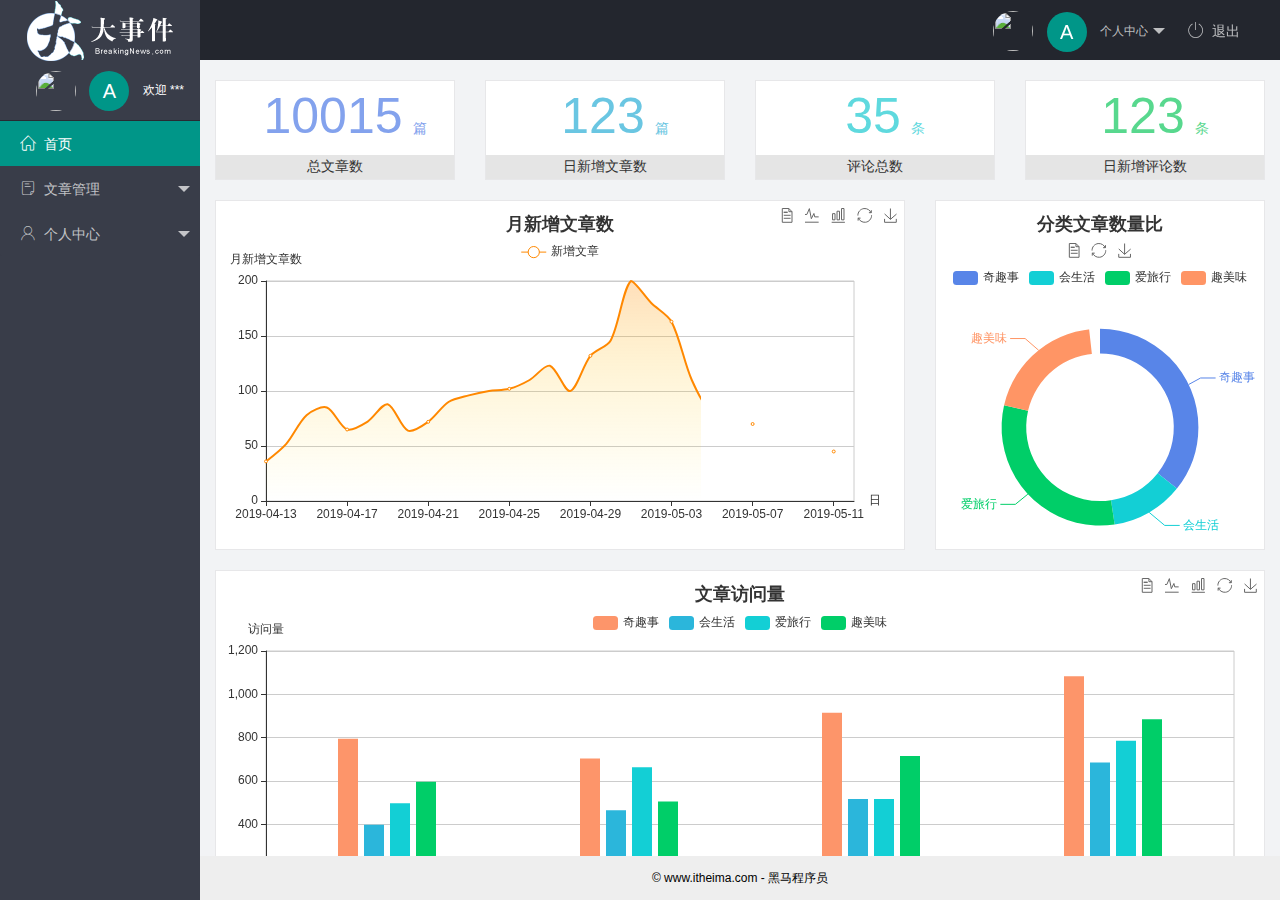
==== commit c665f6bc: "完成个人中心的功能开发" ====
--- a/index.html
+++ b/index.html
@@ -24,9 +24,9 @@
               个人中心
             </a>
             <dl class="layui-nav-child">
-              <dd><a href="">基本资料</a></dd>
-              <dd><a href="">更换头像</a></dd>
-              <dd><a href="">重置密码</a></dd>
+              <dd><a href="./user/user_info.html" target="fm">基本资料</a></dd>
+              <dd><a href="./user/user_avatar.html" target="fm">更换头像</a></dd>
+              <dd><a href="./user/user_pwd.html" target="fm">重置密码</a></dd>
             </dl>
           </li>
           <li class="layui-nav-item">
@@ -58,9 +58,9 @@
             <li class="layui-nav-item">
               <a href="javascript:;"><span class="iconfont icon-user"></span>个人中心</a>
               <dl class="layui-nav-child">
-                <dd><a href="javascript:;"><i class="layui-icon layui-icon-app"></i>资本资料</a></dd>
-                <dd><a href="javascript:;"><i class="layui-icon layui-icon-app"></i>更换头像</a></dd>
-                <dd><a href="javascript:;"><i class="layui-icon layui-icon-app"></i>重置密码</a></dd>
+                <dd><a href="./user/user_info.html" target="fm"><i class="layui-icon layui-icon-app"></i>资本资料</a></dd>
+                <dd><a href="./user/user_avatar.html" target="fm"><i class="layui-icon layui-icon-app"></i>更换头像</a></dd>
+                <dd><a href="./user/user_pwd.html" target="fm"><i class="layui-icon layui-icon-app"></i>重置密码</a></dd>
               </dl>
             </li>
           </ul>
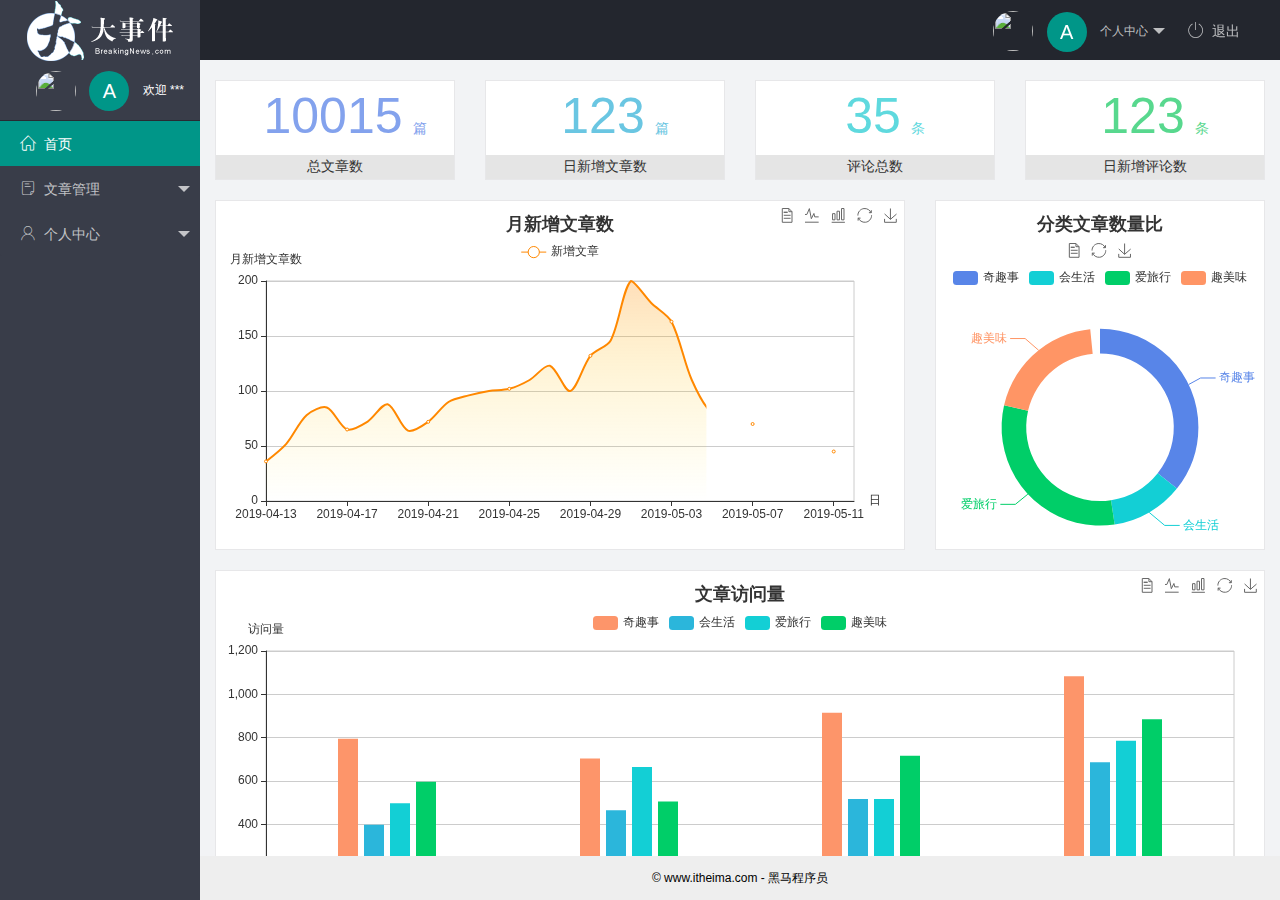
==== commit 2da0b048: "完成了用户和文章功能" ====
--- a/index.html
+++ b/index.html
@@ -50,9 +50,9 @@
             <li class="layui-nav-item">
               <a class="" href="javascript:;"><span class="iconfont icon-16"></span>文章管理</a>
               <dl class="layui-nav-child">
-                <dd><a href="javascript:;"><i class="layui-icon layui-icon-app"></i>文章类别</a></dd>
-                <dd><a href="javascript:;"><i class="layui-icon layui-icon-app"></i>文章列表</a></dd>
-                <dd><a href="javascript:;"><i class="layui-icon layui-icon-app"></i>发布文章</a></dd>
+                <dd><a href="./article/art_cate.html" target="fm"><i class="layui-icon layui-icon-app"></i>文章类别</a></dd>
+                <dd><a href="./article/art_list.html" target="fm"><i class="layui-icon layui-icon-app"></i>文章列表</a></dd>
+                <dd><a href="./article/art_pub.html" target="fm"><i class="layui-icon layui-icon-app"></i>发布文章</a></dd>
               </dl>
             </li>
             <li class="layui-nav-item">
